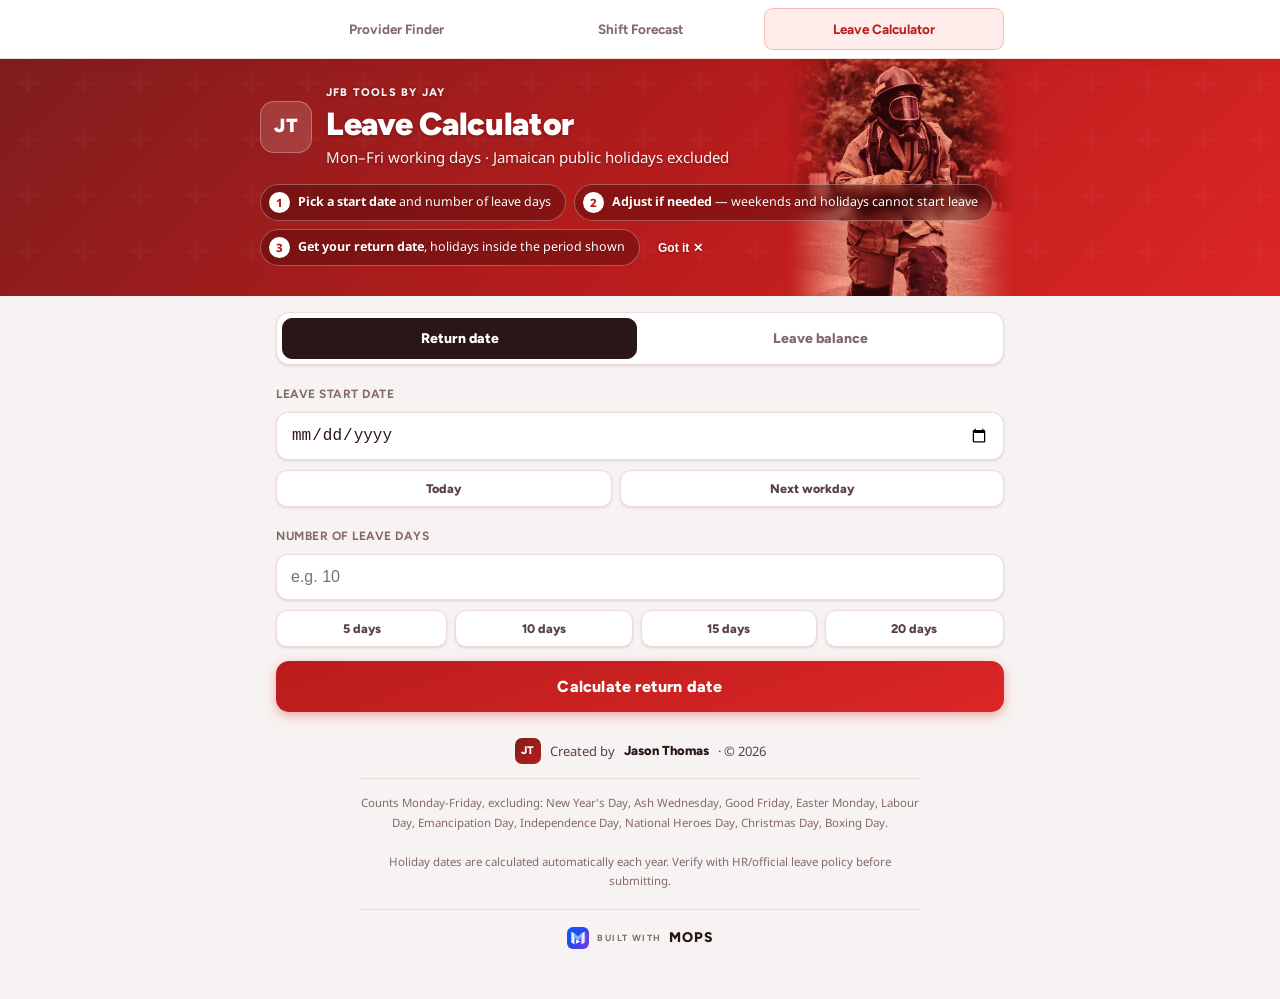
==== leave/index.html @ def58ae9 "Calm the red: neutral selected states and more legible banner text - Selected chips/tabs/buttons use" ====
<!DOCTYPE html>
<html lang="en">
<head>
<meta charset="utf-8">
<meta name="viewport" content="width=device-width, initial-scale=1">
<meta name="theme-color" content="#b91c1c">
<title>JFB Leave Calculator</title>
<link rel="manifest" href="../manifest.json">
<link rel="apple-touch-icon" href="../icon-192.png">
<link rel="icon" type="image/png" href="../icon-192.png">
<link rel="preconnect" href="https://fonts.googleapis.com">
<link rel="preconnect" href="https://fonts.gstatic.com" crossorigin>
<link href="https://fonts.googleapis.com/css2?family=Figtree:wght@500;600;700;800;900&family=Noto+Sans:wght@400;500;600;700&display=swap" rel="stylesheet">
<link rel="stylesheet" href="../theme.css">
<style>
  /* Redesign v2 — matches Provider Finder design system */
  :root{ color-scheme:light dark; --nav-max:760px;
  }
  *{box-sizing:border-box;margin:0;padding:0}
  html{-webkit-text-size-adjust:100%}
  body{background:var(--bg);color:var(--ink);font-family:var(--font-body);line-height:1.5;padding-bottom:48px}
  a:focus-visible,button:focus-visible,select:focus-visible,input:focus-visible{
    outline:3px solid var(--ring);outline-offset:2px;border-radius:8px}
  @media (prefers-reduced-motion: reduce){*{animation-duration:.01ms !important;transition-duration:.01ms !important}}
  .wrap{max-width:760px;margin:0 auto}


  .hero{position:relative;overflow:hidden;color:#fff;
    background:linear-gradient(135deg,var(--hero1) 0%,var(--hero2) 55%,var(--hero3) 100%);
    padding:26px 16px 30px}
  .hero::before{content:"";position:absolute;inset:0;opacity:.5;pointer-events:none;
    background-image:url("data:image/svg+xml,%3Csvg xmlns='http://www.w3.org/2000/svg' width='56' height='56'%3E%3Cpath d='M26 14h4v8h8v4h-8v8h-4v-8h-8v-4h8z' fill='%23ffffff' fill-opacity='0.05'/%3E%3C/svg%3E")}
  .hero::after{content:"";position:absolute;right:-120px;top:-120px;width:340px;height:340px;
    border-radius:50%;background:radial-gradient(circle,rgba(255,255,255,.14),transparent 70%);pointer-events:none}
  .hero .inner{position:relative;z-index:1}
  .brand{display:flex;align-items:center;gap:14px}
  .brand-id{display:flex;align-items:center;gap:14px;min-width:0}
  .brandmark{flex:0 0 auto;width:52px;height:52px;border-radius:14px;
    background:rgba(255,255,255,.14);border:1px solid rgba(255,255,255,.28);
    backdrop-filter:blur(4px);color:#fff;font-family:var(--font-head);font-weight:900;
    font-size:19px;letter-spacing:.5px;display:flex;align-items:center;justify-content:center}
  .titlerow{display:flex;align-items:center;gap:10px;flex-wrap:wrap}
  h1{font-family:var(--font-head);font-weight:900;letter-spacing:-.3px;
    font-size:clamp(23px,4.5vw,32px);line-height:1.15}
  .badge{font-size:11px;font-weight:800;color:#fff;border:1.5px solid rgba(255,255,255,.55);
    border-radius:6px;padding:2px 7px;letter-spacing:.8px}
  .sub{margin-top:3px;font-size:clamp(13px,1.8vw,15px);color:rgba(255,255,255,.85)}
  .sub b{color:#fff;font-weight:700}
  .app-kicker{font-family:var(--font-head);font-size:11px;font-weight:800;letter-spacing:1.2px;
    text-transform:uppercase;color:rgba(255,255,255,.72);margin-bottom:4px}

  .steps{display:flex;gap:8px;margin-top:16px;flex-wrap:wrap;align-items:center}
  .steps.hidden{display:none}
  .step{display:flex;align-items:center;gap:8px;background:rgba(255,255,255,.12);
    border:1px solid rgba(255,255,255,.22);border-radius:999px;padding:7px 14px 7px 8px;
    backdrop-filter:blur(4px)}
  .step .n{flex:0 0 auto;width:21px;height:21px;border-radius:50%;background:#fff;
    color:var(--hero2);font-size:11.5px;font-weight:800;display:flex;align-items:center;justify-content:center}
  .step .tx{font-size:12.5px;color:rgba(255,255,255,.92)}
  .step .tx b{color:#fff}
  .steps-dismiss{background:none;border:none;color:rgba(255,255,255,.75);font-size:12px;
    font-weight:700;cursor:pointer;padding:7px 10px;border-radius:999px}
  .steps-dismiss:hover{background:rgba(255,255,255,.12);color:#fff}

  main{padding:14px 16px 0}
  h2.sec{font-family:var(--font-head);font-size:12px;color:var(--muted);letter-spacing:.5px;
    text-transform:uppercase;font-weight:700;margin:20px 0 9px}
  .scope-line{font-size:12.5px;color:var(--ink2);background:var(--card2);border:1px solid var(--line);
    border-radius:12px;padding:10px 12px;margin-bottom:4px}
  .field{margin-bottom:16px}
  .field input{width:100%;font-size:16px;padding:13px 14px;background:var(--card);
    border:1.5px solid var(--line);border-radius:12px;color:var(--ink);box-shadow:var(--shadow)}
  .field input:focus{outline:none;border-color:var(--primary-text);box-shadow:0 0 0 3px rgba(var(--primary-rgb),.15)}
  .quick-row{display:flex;gap:8px;flex-wrap:wrap;margin:-6px 0 14px}
  .quick-row button{flex:1 1 auto;min-width:86px;font-family:var(--font-head);font-size:12.5px;
    font-weight:800;color:var(--ink2);background:var(--card);border:1.5px solid var(--line);
    border-radius:11px;padding:10px 9px;cursor:pointer;box-shadow:var(--shadow);transition:transform .12s,border-color .15s,color .15s}
  .quick-row button:hover{transform:translateY(-1px);border-color:var(--primary-text);color:var(--primary-text)}
  .calc-btn{width:100%;padding:16px;font-family:var(--font-head);font-size:16px;font-weight:800;
    letter-spacing:.2px;background:linear-gradient(160deg,var(--hero2),var(--hero3));color:#fff;
    border:none;border-radius:13px;cursor:pointer;box-shadow:0 4px 12px rgba(var(--primary-rgb),.35);
    transition:transform .12s ease,box-shadow .12s ease}
  .calc-btn:hover{transform:translateY(-1px);box-shadow:0 6px 16px rgba(var(--primary-rgb),.4)}
  .calc-btn:active{transform:scale(.98)}

  .nudge{background:var(--gold-soft);border:1px solid var(--gold);border-radius:14px;padding:16px;margin-top:16px}
  .nudge .why{font-size:14px;margin-bottom:12px;color:var(--ink2)}
  .nudge .why b{color:var(--gold)}
  .nudge-opts{display:flex;gap:10px}
  .nudge-opts button{flex:1;padding:12px 8px;font-family:var(--font-head);font-size:13.5px;font-weight:700;
    background:var(--card);color:var(--ink);border:1.5px solid var(--line);border-radius:11px;cursor:pointer;
    transition:transform .12s ease,border-color .15s}
  .nudge-opts button:hover{transform:translateY(-1px);border-color:var(--primary-text)}
  .nudge-opts button:active{transform:scale(.97)}
  .nudge-opts .dir{font-size:11px;color:var(--muted);display:block;font-weight:500;margin-top:3px}

  .result{position:relative;overflow:hidden;background:var(--card);border:1px solid var(--line);
    border-radius:18px;padding:24px 16px;margin-top:18px;text-align:center;box-shadow:var(--shadow-lg);
    animation:rise .35s ease both}
  @keyframes rise{from{opacity:0;transform:translateY(10px)}to{opacity:1;transform:none}}
  .result::before{content:"";position:absolute;inset:0 0 auto 0;height:4px;
    background:linear-gradient(90deg,var(--hero2),var(--hero3))}
  .result .rt{font-family:var(--font-head);font-size:12px;color:var(--muted);letter-spacing:.5px;
    text-transform:uppercase;font-weight:700}
  .result .big{font-family:var(--font-head);font-size:21px;font-weight:800;margin:4px 0 2px;color:var(--ink)}
  .result .big.return{color:var(--green)}
  .result .divider{border-top:1px solid var(--line);margin:14px 0}
  .result .meta{font-size:13px;color:var(--muted);line-height:1.7}
  .summary-grid{display:grid;grid-template-columns:repeat(3,1fr);gap:8px;margin:16px 0 2px}
  .summary-grid div{background:var(--card2);border:1px solid var(--line);border-radius:12px;padding:10px 7px}
  .summary-grid b{display:block;font-family:var(--font-head);font-size:18px;color:var(--ink);line-height:1}
  .summary-grid span{font-size:10.5px;color:var(--muted);font-weight:700;text-transform:uppercase;letter-spacing:.35px}
  .result-actions{display:flex;gap:8px;flex-wrap:wrap;margin-top:16px}
  .result-actions button{flex:1 1 130px;font-family:var(--font-head);font-size:13px;font-weight:800;
    color:var(--ink2);background:var(--card2);border:1.5px solid var(--line);
    border-radius:11px;padding:11px 10px;cursor:pointer}
  .result-actions button.secondary{color:var(--ink2);background:var(--card2);border-color:var(--line)}
  .result-actions a{flex:1 1 170px;text-decoration:none;text-align:center;font-family:var(--font-head);font-size:13px;font-weight:800;
    color:var(--ink2);background:var(--card2);border:1.5px solid var(--line);
    border-radius:11px;padding:11px 10px}
  .adjusted-note{font-size:12px;color:var(--gold);margin-top:8px;font-weight:600}
  .skipped{margin-top:14px;text-align:left}
  .skipped h3{font-family:var(--font-head);font-size:12px;color:var(--muted);text-transform:uppercase;
    letter-spacing:.4px;margin-bottom:6px;font-weight:700}
  .skipped ul{list-style:none}
  .skipped li{font-size:13px;padding:6px 0;border-top:1px solid var(--line);display:flex;
    justify-content:space-between;color:var(--ink2)}
  .skipped li:first-child{border-top:none}
  .skipped .hname{color:var(--gold);font-weight:600}
  .error{background:var(--red-soft);border:1px solid var(--red-lit);border-radius:12px;
    padding:12px 14px;margin-top:14px;font-size:14px;color:var(--ink)}
  .toast{position:fixed;left:50%;bottom:18px;z-index:60;transform:translate(-50%,12px);
    background:var(--ink);color:var(--card);font-size:13px;font-weight:800;border-radius:999px;
    padding:10px 16px;opacity:0;pointer-events:none;transition:opacity .18s,transform .18s;box-shadow:var(--shadow-lg)}
  .toast.on{opacity:1;transform:translate(-50%,0)}

  /* Mode switch + Balance mode */
  .modes{display:flex;gap:6px;background:var(--card);border:1px solid var(--line);border-radius:13px;
    padding:5px;box-shadow:var(--shadow);margin-top:2px}
  .modes button{flex:1;font-family:var(--font-head);font-size:14px;font-weight:800;color:var(--muted);
    background:transparent;border:1.5px solid transparent;border-radius:10px;padding:11px 8px;cursor:pointer;
    transition:background .15s,color .15s}
  .modes button.on{color:var(--sel-fg);background:var(--sel-bg);border-color:var(--sel-bg)}
  [hidden]{display:none !important}
  .lbl{display:block;font-size:13px;font-weight:700;color:var(--ink2);margin:0 0 6px}
  .hint{font-size:12px;color:var(--muted);margin:6px 2px 0}
  .quick-row button.on{color:var(--sel-fg);border-color:var(--sel-bg);background:var(--sel-bg)}
  .checks{display:flex;flex-direction:column;gap:10px;margin:-4px 0 16px}
  .check{display:flex;gap:10px;align-items:flex-start;background:var(--card);border:1.5px solid var(--line);
    border-radius:12px;padding:12px 14px;cursor:pointer;box-shadow:var(--shadow)}
  .check input{width:20px;height:20px;margin-top:1px;accent-color:var(--primary);flex:0 0 auto}
  .check b{display:block;font-family:var(--font-head);font-size:13.5px;color:var(--ink)}
  .check span{font-size:12px;color:var(--muted)}
  .cap{margin-top:16px;text-align:left}
  .cap .track{height:12px;border-radius:999px;background:var(--card2);border:1px solid var(--line);overflow:hidden}
  .cap .fill{height:100%;border-radius:999px;background:linear-gradient(90deg,var(--hero2),var(--hero3));transition:width .4s ease}
  .cap .fill.full{background:var(--gold)}
  .cap .ends{display:flex;justify-content:space-between;font-size:11.5px;color:var(--muted);margin-top:5px;font-weight:600}
  .big.warn{color:var(--gold)}
  .rules{margin-top:18px;background:var(--card2);border:1px solid var(--line);border-radius:14px;padding:14px 16px}
  .rules h3{font-family:var(--font-head);font-size:12px;color:var(--muted);text-transform:uppercase;letter-spacing:.4px;margin-bottom:8px}
  .rules li{font-size:12.5px;color:var(--ink2);margin:0 0 6px 16px}

  footer{padding:26px 16px 0;color:var(--muted);font-size:11.5px;text-align:center;line-height:1.7}
  footer .wrap{max-width:560px}
  footer .credit{display:flex;align-items:center;justify-content:center;gap:9px;font-size:13px;
    color:var(--ink2);margin-bottom:14px;padding-bottom:14px;border-bottom:1px solid var(--line)}
  footer .credit .cm{width:26px;height:26px;border-radius:7px;background:linear-gradient(135deg,var(--hero1),var(--hero2));
    color:#fff;font-family:var(--font-head);font-weight:800;font-size:11px;letter-spacing:.3px;
    display:inline-flex;align-items:center;justify-content:center}
  footer .credit b{font-family:var(--font-head);color:var(--ink);font-weight:800}
  footer .mops{display:flex;align-items:center;justify-content:center;gap:8px;
    margin-top:18px;padding-top:16px;border-top:1px solid var(--line)}
  footer .mops .mops-m{width:22px;height:22px;flex:0 0 auto;border-radius:6px}
  footer .mops .mops-tag{font-family:var(--font-head);font-size:9px;font-weight:700;
    letter-spacing:1.4px;color:var(--muted)}
  footer .mops .mops-wm{font-family:var(--font-head);font-size:14px;font-weight:800;
    letter-spacing:.8px;color:var(--ink)}

</style>
</head>
<body>
<nav class="nav">
  <div class="nav-inner">
    <a href="../">Provider Finder</a>
    <a href="../watch/">Shift Forecast</a>
    <a href="./" class="active">Leave Calculator</a>
  </div>
</nav>

<header class="hero">
 <div class="inner wrap">
  <div class="brand">
    <div class="brand-id">
      <div class="brandmark" aria-hidden="true">JT</div>
      <div>
        <div class="app-kicker">JFB Tools by Jay</div>
        <div class="titlerow"><h1>Leave Calculator</h1></div>
        <div class="sub">Mon–Fri working days · Jamaican public holidays excluded</div>
      </div>
    </div>
  </div>
  <div class="steps" id="steps">
    <div class="step"><span class="n">1</span><span class="tx"><b>Pick a start date</b> and number of leave days</span></div>
    <div class="step"><span class="n">2</span><span class="tx"><b>Adjust if needed</b> — weekends and holidays cannot start leave</span></div>
    <div class="step"><span class="n">3</span><span class="tx"><b>Get your return date</b>, holidays inside the period shown</span></div>
    <button class="steps-dismiss" id="stepsHide" type="button" aria-label="Hide instructions">Got it ✕</button>
  </div>
 </div>
</header>

<main class="wrap">
  <div class="modes" role="tablist" aria-label="Calculator mode">
    <button type="button" role="tab" id="tabReturn" class="on" aria-selected="true">Return date</button>
    <button type="button" role="tab" id="tabBalance" aria-selected="false">Leave balance</button>
  </div>
<div id="modeReturn">
  <h2 class="sec">Leave start date</h2>
  <div class="field"><input type="date" id="startDate" aria-label="Leave start date"></div>
  <div class="quick-row" aria-label="Quick start date options">
    <button type="button" data-start="today">Today</button>
    <button type="button" data-start="next">Next workday</button>
  </div>
  <h2 class="sec">Number of leave days</h2>
  <div class="field"><input type="number" id="numDays" min="1" max="365" inputmode="numeric" placeholder="e.g. 10" aria-label="Number of leave days"></div>
  <div class="quick-row" aria-label="Common leave day presets">
    <button type="button" data-days="5">5 days</button>
    <button type="button" data-days="10">10 days</button>
    <button type="button" data-days="15">15 days</button>
    <button type="button" data-days="20">20 days</button>
  </div>
  <button class="calc-btn" id="calcBtn" type="button">Calculate return date</button>
  <div id="nudgeBox"></div>
  <div id="resultBox"></div>
</div>

<div id="modeBalance" hidden>
  <h2 class="sec">Days earned per year</h2>
  <div class="quick-row" id="entRow" aria-label="Yearly leave entitlement">
    <button type="button" data-ent="15">15</button>
    <button type="button" data-ent="17">17</button>
    <button type="button" data-ent="21">21</button>
    <button type="button" data-ent="28">28</button>
    <button type="button" data-ent="35">35</button>
  </div>
  <div class="field"><input type="number" id="entDays" min="1" max="60" step="0.5" inputmode="decimal" placeholder="Or enter your own" aria-label="Days earned per year"></div>
  <div class="checks">
    <label class="check"><input type="checkbox" id="ebm"><div><b>Earned Beyond Maximum</b><span>May accumulate 2 extra years beyond the normal maximum (5 years total).</span></div></label>
    <label class="check" id="post2002Wrap" hidden><input type="checkbox" id="post2002"><div><b>Non-uniform staff, joined after 2002</b><span>Free sick allowance is 10 days instead of 14.</span></div></label>
  </div>

  <h2 class="sec">Leave period</h2>
  <label class="lbl" for="lastLeave">Last date leave was taken</label>
  <div class="field"><input type="date" id="lastLeave"></div>
  <label class="lbl" for="checkTo">Check leave up to this date</label>
  <div class="field" style="margin-bottom:8px"><input type="date" id="checkTo"></div>
  <div class="quick-row"><button type="button" id="checkToday">Use today</button></div>

  <h2 class="sec">Adjustments (optional)</h2>
  <label class="lbl" for="openBal">Balance from previous vacation leave</label>
  <div class="field"><input type="number" id="openBal" min="0" step="0.5" inputmode="decimal" placeholder="0"></div>
  <label class="lbl" for="sickDays">Excess sick days</label>
  <div class="field"><input type="number" id="sickDays" min="0" step="0.5" inputmode="decimal" placeholder="0">
    <div class="hint" id="sickHint">Free allowance is 14 days. Enter only the days beyond it.</div></div>
  <label class="lbl" for="takenDays">Vacation taken in this period</label>
  <div class="field"><input type="number" id="takenDays" min="0" step="0.5" inputmode="decimal" placeholder="0"></div>

  <button class="calc-btn" id="balBtn" type="button">Calculate balance</button>
  <div id="balBox"></div>

  <div class="rules">
    <h3>The rules used</h3>
    <ul>
      <li><b>Daily earning:</b> leave builds each day (yearly days ÷ 365) from the last date leave was taken. The leave year is not the calendar year.</li>
      <li><b>Sick leave:</b> only excess sick days come out of vacation earned. Free allowance is 14 days, or 10 for non-uniform staff on 15 days a year who joined after 2002.</li>
      <li><b>Limit:</b> up to 3 years of entitlement can be held. Extra days are lost.</li>
      <li><b>Earned Beyond Maximum:</b> up to 2 more years beyond the limit (5 total).</li>
    </ul>
  </div>
</div>
</main>
<div class="toast" id="toast" role="status" aria-live="polite"></div>

<footer><div class="wrap"><div class="credit"><span class="cm" aria-hidden="true">JT</span> Created by <b>Jason Thomas</b> · © 2026</div>Counts Monday-Friday, excluding: New Year's Day, Ash Wednesday, Good Friday, Easter Monday, Labour Day, Emancipation Day, Independence Day, National Heroes Day, Christmas Day, Boxing Day.<br><br>Holiday dates are calculated automatically each year. Verify with HR/official leave policy before submitting.
<div class="mops" role="img" aria-label="Built with MOPS — Media Operations System">
  <svg class="mops-m" viewBox="0 0 128 128" aria-hidden="true">
    <defs><linearGradient id="mopsGrad" x1="0" y1="0" x2="1" y2="1">
      <stop offset="0" stop-color="#0b5cff"/><stop offset=".54" stop-color="#2847e8"/><stop offset="1" stop-color="#8a35f4"/>
    </linearGradient></defs>
    <rect width="128" height="128" rx="24" fill="url(#mopsGrad)"/>
    <path d="M15 34 33 23l17 13v60L15 80Z" fill="#006cff" opacity=".42"/>
    <path d="M78 36 111 20l9 10v51L88 100 78 88Z" fill="#b640ff" opacity=".38"/>
    <path d="M25 28 44 38v64L25 90Z" fill="#eff7ff" opacity=".95"/>
    <path d="M84 38 103 28v62l-19 12Z" fill="#eff7ff" opacity=".94"/>
    <path d="M44 38 64 54l20-16v25L64 78 44 63Z" fill="#80bcff" opacity=".94"/>
    <path d="M52 73v24l27-12Z" fill="#fff" opacity=".95"/>
  </svg>
  <span class="mops-tag">BUILT WITH</span><span class="mops-wm">MOPS</span>
</div></div></footer>

<script>
function easterSunday(y){ var a=y%19,b=Math.floor(y/100),c=y%100,d=Math.floor(b/4),e=b%4,f=Math.floor((b+8)/25),g=Math.floor((b-f+1)/3),h=(19*a+b-d-g+15)%30,i=Math.floor(c/4),k=c%4,l=(32+2*e+2*i-h-k)%7,m=Math.floor((a+11*h+22*l)/451),month=Math.floor((h+l-7*m+114)/31),day=((h+l-7*m+114)%31)+1; return new Date(y,month-1,day); }
function addDays(d,n){ var x=new Date(d); x.setDate(x.getDate()+n); return x; }
function thirdMondayOct(y){ var d=new Date(y,9,1); var off=(8-d.getDay())%7; return new Date(y,9,1+off+14); }
function isoDate(d){ return d.getFullYear()+'-'+String(d.getMonth()+1).padStart(2,'0')+'-'+String(d.getDate()).padStart(2,'0'); }
var holidayCache={};
function holidaysForYear(y){ if(holidayCache[y]) return holidayCache[y]; var easter=easterSunday(y); var list=[[isoDate(new Date(y,0,1)),"New Year's Day"],[isoDate(addDays(easter,-46)),"Ash Wednesday"],[isoDate(addDays(easter,-2)),"Good Friday"],[isoDate(addDays(easter,1)),"Easter Monday"],[isoDate(new Date(y,4,23)),"Labour Day"],[isoDate(new Date(y,7,1)),"Emancipation Day"],[isoDate(new Date(y,7,6)),"Independence Day"],[isoDate(thirdMondayOct(y)),"National Heroes Day"],[isoDate(new Date(y,11,25)),"Christmas Day"],[isoDate(new Date(y,11,26)),"Boxing Day"]]; var map={}; list.forEach(function(p){map[p[0]]=p[1];}); holidayCache[y]=map; return map; }
function holidayName(d){ return holidaysForYear(d.getFullYear())[isoDate(d)] || null; }
function isWeekend(d){ var g=d.getDay(); return g===0||g===6; }
function isWorkingDay(d){ return !isWeekend(d) && !holidayName(d); }
function blockReason(d){ if(isWeekend(d)) return d.getDay()===6?'a Saturday':'a Sunday'; var h=holidayName(d); return h?h+' (public holiday)':null; }
function nearestWorkingDay(d,dir){ var x=new Date(d); while(!isWorkingDay(x)) x=addDays(x,dir); return x; }
function fmtLeave(d){ return d.toLocaleDateString('en-US',{weekday:'long',month:'long',day:'numeric',year:'numeric'}); }
var startEl=document.getElementById('startDate'), numEl=document.getElementById('numDays'), nudgeBox=document.getElementById('nudgeBox'), resultBox=document.getElementById('resultBox');
var lastResultText='';
function parseStart(){ if(!startEl.value) return null; var p=startEl.value.split('-').map(Number); return new Date(p[0],p[1]-1,p[2]); }
function showToast(msg){ var t=document.getElementById('toast'); t.textContent=msg; t.classList.add('on'); clearTimeout(showToast._t); showToast._t=setTimeout(function(){t.classList.remove('on');},1600); }
function setStart(d){ startEl.value=isoDate(d); try{localStorage.setItem('jfb-leave-start',startEl.value);}catch(e){} }
function clearResult(){ nudgeBox.innerHTML=''; resultBox.innerHTML=''; lastResultText=''; }
function validateInputs(){ var start=parseStart(); var n=parseInt(numEl.value,10); if(!start){ resultBox.innerHTML='<div class="error">Pick a start date first.</div>'; return null; } if(!n||n<1){ resultBox.innerHTML='<div class="error">Enter the number of leave days (1 or more).</div>'; return null; } if(n>365){ resultBox.innerHTML='<div class="error">Use 365 days or less for one calculation.</div>'; return null; } return {start:start,n:n}; }
function calculate(){ clearResult(); var v=validateInputs(); if(!v)return; try{localStorage.setItem('jfb-leave-days',String(v.n));localStorage.setItem('jfb-leave-start',startEl.value);}catch(e){} var reason=blockReason(v.start); if(reason){ var fwd=nearestWorkingDay(v.start,1), back=nearestWorkingDay(v.start,-1); nudgeBox.innerHTML='<div class="nudge"><div class="why">'+fmtLeave(v.start)+' is <b>'+reason+'</b> - leave cannot start on a non-working day. Move it:</div><div class="nudge-opts"><button id="nBack" type="button">Back to<span class="dir">'+fmtLeave(back)+'</span></button><button id="nFwd" type="button">Forward to<span class="dir">'+fmtLeave(fwd)+'</span></button></div></div>'; document.getElementById('nBack').onclick=function(){ runCalc(back,v.n,v.start); }; document.getElementById('nFwd').onclick=function(){ runCalc(fwd,v.n,v.start); }; return; } runCalc(v.start,v.n,null); }
document.getElementById('calcBtn').addEventListener('click',calculate);
document.querySelectorAll('[data-start]').forEach(function(b){ b.addEventListener('click',function(){ var d=new Date(); d.setHours(0,0,0,0); if(b.dataset.start==='next')d=nearestWorkingDay(d,1); setStart(d); clearResult(); }); });
document.querySelectorAll('[data-days]').forEach(function(b){ b.addEventListener('click',function(){ numEl.value=b.dataset.days; try{localStorage.setItem('jfb-leave-days',numEl.value);}catch(e){} clearResult(); }); });
startEl.addEventListener('change',function(){ try{localStorage.setItem('jfb-leave-start',startEl.value);}catch(e){} clearResult(); });
numEl.addEventListener('input',function(){ try{localStorage.setItem('jfb-leave-days',numEl.value);}catch(e){} clearResult(); });
numEl.addEventListener('keydown',function(e){ if(e.key==='Enter')calculate(); });
function runCalc(start,n,originalPicked){
  nudgeBox.innerHTML='';
  var d=new Date(start), counted=0, last=null;
  var skipped=[], weekends=0;
  while(counted<n){
    if(isWorkingDay(d)){ counted++; last=new Date(d); }
    else { if(isWeekend(d))weekends++; var h=holidayName(d); if(h) skipped.push([new Date(d),h]); }
    if(counted<n) d=addDays(d,1);
  }
  var ret=addDays(last,1), retSkipped=[];
  while(!isWorkingDay(ret)){
    if(isWeekend(ret))weekends++;
    var h2=holidayName(ret); if(h2) retSkipped.push([new Date(ret),h2]);
    ret=addDays(ret,1);
  }
  var allSkipped=skipped.concat(retSkipped);
  var skippedHtml = allSkipped.length ? '<div class="skipped"><h3>Public holidays inside this period (not counted as leave)</h3><ul>'+allSkipped.map(function(p){return '<li><span>'+fmtLeave(p[0])+'</span><span class="hname">'+p[1]+'</span></li>';}).join('')+'</ul></div>' : '';
  lastResultText='Leave begins: '+fmtLeave(start)+'\nLast day of leave: '+fmtLeave(last)+'\nReturn to work: '+fmtLeave(ret)+'\nLeave days: '+n+' working day'+(n>1?'s':'');
  resultBox.innerHTML='<div class="result">'
    +'<div class="rt">Leave begins</div><div class="big">'+fmtLeave(start)+'</div>'
    +(originalPicked?'<div class="adjusted-note">Adjusted from '+fmtLeave(originalPicked)+'</div>':'')
    +'<div class="divider"></div><div class="rt">Last day of leave (day '+n+')</div><div class="big">'+fmtLeave(last)+'</div>'
    +'<div class="divider"></div><div class="rt">Return to work</div><div class="big return">'+fmtLeave(ret)+'</div>'
    +'<div class="summary-grid"><div><b>'+n+'</b><span>Leave days</span></div><div><b>'+weekends+'</b><span>Weekend days</span></div><div><b>'+allSkipped.length+'</b><span>Holidays</span></div></div>'
    +'<div class="divider"></div><div class="meta">'+n+' working day'+(n>1?'s':'')+' of leave - Mon-Fri only - public holidays excluded</div>'
    +'<div class="result-actions"><button type="button" id="copyResult">Copy result</button><a href="../watch/?date='+isoDate(ret)+'">Check shift on return date</a><button type="button" class="secondary" id="resetCalc">Reset</button></div>'
    +skippedHtml+'</div>';
  document.getElementById('copyResult').onclick=function(){
    if(navigator.share){navigator.share({title:'JFB leave result',text:lastResultText}).catch(function(){});return;}
    if(navigator.clipboard)navigator.clipboard.writeText(lastResultText).then(function(){showToast('Leave result copied');});
  };
  document.getElementById('resetCalc').onclick=function(){
    startEl.value=''; numEl.value='';
    try{localStorage.removeItem('jfb-leave-start');localStorage.removeItem('jfb-leave-days');}catch(e){}
    clearResult();
  };
}
try{ var savedStart=localStorage.getItem('jfb-leave-start'), savedDays=localStorage.getItem('jfb-leave-days'); if(savedStart)startEl.value=savedStart; if(savedDays)numEl.value=savedDays; }catch(e){}
try{ var qp=new URLSearchParams(location.search), qs=qp.get('start'); if(qs)startEl.value=qs; }catch(e){}

/* ===== Mode switch + Leave balance ===== */
var tabReturn=document.getElementById('tabReturn'), tabBalance=document.getElementById('tabBalance');
var modeReturn=document.getElementById('modeReturn'), modeBalance=document.getElementById('modeBalance');
var subEl=document.querySelector('.sub'), stepsBox=document.getElementById('steps');
var SUB_RETURN=subEl.textContent, SUB_BAL='Daily accrual · sick leave deductions · accumulation cap';
function setMode(m){
  var bal=(m==='balance');
  modeReturn.hidden=bal; modeBalance.hidden=!bal;
  tabReturn.classList.toggle('on',!bal); tabBalance.classList.toggle('on',bal);
  tabReturn.setAttribute('aria-selected',String(!bal)); tabBalance.setAttribute('aria-selected',String(bal));
  subEl.textContent=bal?SUB_BAL:SUB_RETURN;
  stepsBox.style.display=bal?'none':'';
  try{localStorage.setItem('jfb-leave-mode',m);}catch(e){}
}
tabReturn.addEventListener('click',function(){setMode('return');});
tabBalance.addEventListener('click',function(){setMode('balance');});

var entEl=document.getElementById('entDays'), ebmEl=document.getElementById('ebm'), p02El=document.getElementById('post2002'), p02Wrap=document.getElementById('post2002Wrap');
var lastEl=document.getElementById('lastLeave'), toEl=document.getElementById('checkTo');
var openEl=document.getElementById('openBal'), sickEl=document.getElementById('sickDays'), takenEl=document.getElementById('takenDays');
var balBox=document.getElementById('balBox'), sickHint=document.getElementById('sickHint'), lastBalText='', lastBalDays=0;
var balFields=[['ent',entEl],['last',lastEl],['open',openEl],['sick',sickEl],['taken',takenEl]];

function fmt1(x){ return (Math.round(x*10)/10).toFixed(1).replace(/\.0$/,''); }
function parseDate(v){ if(!v)return null; var p=v.split('-').map(Number); return new Date(p[0],p[1]-1,p[2]); }
function sickAllowance(){ var e=parseFloat(entEl.value); return (e===15 && p02El.checked)?10:14; }
function syncEntUI(){
  var e=parseFloat(entEl.value);
  document.querySelectorAll('[data-ent]').forEach(function(b){ b.classList.toggle('on',parseFloat(b.dataset.ent)===e); });
  p02Wrap.hidden=(e!==15); if(e!==15)p02El.checked=false;
  sickHint.textContent='Free allowance is '+sickAllowance()+' days. Enter only the days beyond it.';
}
function saveBal(){ try{ var o={ebm:ebmEl.checked,p02:p02El.checked}; balFields.forEach(function(f){o[f[0]]=f[1].value;}); localStorage.setItem('jfb-leave-bal',JSON.stringify(o)); }catch(e){} }
function clearBal(){ balBox.innerHTML=''; lastBalText=''; lastBalDays=0; }
document.querySelectorAll('[data-ent]').forEach(function(b){ b.addEventListener('click',function(){ entEl.value=b.dataset.ent; syncEntUI(); saveBal(); clearBal(); }); });
[entEl,openEl,sickEl,takenEl].forEach(function(el){ el.addEventListener('input',function(){ syncEntUI(); saveBal(); clearBal(); }); });
[ebmEl,p02El,lastEl,toEl].forEach(function(el){ el.addEventListener('change',function(){ syncEntUI(); saveBal(); clearBal(); }); });
document.getElementById('checkToday').addEventListener('click',function(){ toEl.value=isoDate(new Date()); saveBal(); clearBal(); });

function balError(msg){ balBox.innerHTML='<div class="error">'+msg+'</div>'; }
function calcBalance(){
  clearBal();
  var ent=parseFloat(entEl.value), last=parseDate(lastEl.value), to=parseDate(toEl.value);
  if(!ent||ent<=0){ balError('Pick or enter the days earned per year.'); return; }
  if(!last){ balError('Enter the last date leave was taken.'); return; }
  if(!to){ to=new Date(); to.setHours(0,0,0,0); toEl.value=isoDate(to); }
  if(to<last){ balError('The check date must be on or after the last date leave was taken.'); return; }
  var days=Math.round((to-last)/86400000);
  var open=Math.max(0,parseFloat(openEl.value)||0), sick=Math.max(0,parseFloat(sickEl.value)||0), taken=Math.max(0,parseFloat(takenEl.value)||0);
  var earned=ent/365*days;
  var gross=open+earned-sick-taken;
  var years=ebmEl.checked?5:3, cap=ent*years;
  var lost=gross>cap?gross-cap:0, bal=gross>cap?cap:gross;
  var pct=Math.max(0,Math.min(100,bal/cap*100));
  var whole=Math.max(0,Math.floor(bal+1e-9));
  lastBalDays=whole;
  lastBalText='Leave balance as at '+fmtLeave(to)+': '+fmt1(bal)+' days\nEarned since '+fmtLeave(last)+': '+fmt1(earned)+' days ('+ent+' days/yr)\nMaximum: '+fmt1(cap)+' days ('+years+' yrs)';
  saveBal();
  balBox.innerHTML='<div class="result">'
    +'<div class="rt">Leave balance as at '+fmtLeave(to)+'</div>'
    +'<div class="big '+(bal<0?'warn':'return')+'">'+fmt1(bal)+' days</div>'
    +(bal<0?'<div class="adjusted-note">Balance is negative: more leave has been deducted than earned.</div>':'')
    +(lost>0?'<div class="adjusted-note">'+fmt1(lost)+' day'+(lost===1?'':'s')+' lost to the '+years+'-year limit</div>':'')
    +'<div class="cap"><div class="track"><div class="fill'+(lost>0?' full':'')+'" style="width:'+pct+'%"></div></div>'
    +'<div class="ends"><span>0</span><span>max '+fmt1(cap)+' ('+years+' yrs × '+ent+')</span></div></div>'
    +'<div class="summary-grid"><div><b>'+fmt1(earned)+'</b><span>Earned</span></div><div><b>'+fmt1(sick+taken)+'</b><span>Deducted</span></div><div><b>'+fmt1(lost)+'</b><span>Lost to cap</span></div></div>'
    +'<div class="divider"></div><div class="meta">'+days+' day'+(days===1?'':'s')+' elapsed since last leave · '+ent+' days a year ÷ 365 per day'+(open?' · includes '+fmt1(open)+' brought forward':'')+'</div>'
    +'<div class="result-actions"><button type="button" id="balCopy">Copy result</button>'
    +(whole>=1?'<button type="button" id="balPlan">Plan '+whole+' day'+(whole===1?'':'s')+' of leave</button>':'')
    +'<button type="button" class="secondary" id="balReset">Reset</button></div></div>';
  document.getElementById('balCopy').onclick=function(){
    if(navigator.share){navigator.share({title:'JFB leave balance',text:lastBalText}).catch(function(){});return;}
    if(navigator.clipboard)navigator.clipboard.writeText(lastBalText).then(function(){showToast('Leave balance copied');});
  };
  var planBtn=document.getElementById('balPlan');
  if(planBtn)planBtn.onclick=function(){
    numEl.value=String(Math.min(365,lastBalDays));
    try{localStorage.setItem('jfb-leave-days',numEl.value);}catch(e){}
    clearResult(); setMode('return'); window.scrollTo({top:0,behavior:'smooth'});
    showToast('Pick a start date to plan it');
  };
  document.getElementById('balReset').onclick=function(){
    balFields.forEach(function(f){f[1].value='';}); ebmEl.checked=false; p02El.checked=false;
    try{localStorage.removeItem('jfb-leave-bal');}catch(e){}
    syncEntUI(); clearBal();
  };
}
document.getElementById('balBtn').addEventListener('click',calcBalance);
try{ var sb=JSON.parse(localStorage.getItem('jfb-leave-bal')||'null'); if(sb){ balFields.forEach(function(f){ if(sb[f[0]]!=null)f[1].value=sb[f[0]]; }); ebmEl.checked=!!sb.ebm; p02El.checked=!!sb.p02; } }catch(e){}
syncEntUI();
try{ var qm=new URLSearchParams(location.search).get('mode')||localStorage.getItem('jfb-leave-mode'); if(qm==='balance')setMode('balance'); }catch(e){}

/* Collapsible steps */
var stepsEl=document.getElementById('steps');
try{ if(localStorage.getItem('jfb-steps-hidden-leave'))stepsEl.classList.add('hidden'); }catch(e){}
document.getElementById('stepsHide').addEventListener('click',function(){
  stepsEl.classList.add('hidden');
  try{ localStorage.setItem('jfb-steps-hidden-leave','1'); }catch(e){}
});

if('serviceWorker' in navigator && location.protocol.startsWith('http')){
  addEventListener('load',function(){ navigator.serviceWorker.register('../sw.js').catch(function(){}); });
}
</script>
</body>
</html>
---- theme.css ----
/* JFB Tools: shared theme.
   One place for the colours, fonts, shadows and navigation used by
   Provider Finder, Shift Forecast and Leave Calculator.
   Change the look of the whole site here. */

:root{ color-scheme:light dark;
  /* Surfaces & text (warm neutrals) */
  --bg:#f7f3f2; --card:#ffffff; --card2:#fbf3f2;
  --ink:#2a1517; --ink2:#5b4143; --muted:#85696b; --line:#ecdcda;

  /* Brand: red */
  --primary:#dc2626; --primary-dark:#b91c1c; --primary-text:#b91c1c; --primary-soft:#fdecea;
  --primary-rgb:220,38,38;
  --ring:#dc2626;
  --hero1:#7f1d1d; --hero2:#b91c1c; --hero3:#dc2626;

  /* Selected state: neutral, so red stays for the brand and primary actions */
  --sel-bg:var(--ink); --sel-fg:var(--card);

  /* Semantic colours (shared by every page) */
  --green:#059669; --green-dark:#047857;
  --red:#c0392b; --red-lit:#e0503f; --red-soft:#fdecea;
  --gold:#b45309; --gold-soft:#fdf3e4;

  /* Type */
  --font-head:'Figtree',-apple-system,BlinkMacSystemFont,"Segoe UI",Roboto,sans-serif;
  --font-body:'Noto Sans',-apple-system,BlinkMacSystemFont,"Segoe UI",Roboto,sans-serif;

  /* Elevation */
  --shadow-rgb:90,25,25;
  --shadow:0 1px 3px rgba(var(--shadow-rgb),.10),0 1px 2px rgba(var(--shadow-rgb),.05);
  --shadow-lg:0 10px 30px -10px rgba(var(--shadow-rgb),.25),0 4px 10px -4px rgba(var(--shadow-rgb),.12);

  /* Scales (use these for new work) */
  --r-sm:8px; --r-md:12px; --r-lg:16px; --r-pill:999px;
  --sp-1:4px; --sp-2:8px; --sp-3:12px; --sp-4:16px; --sp-5:24px; --sp-6:32px;

  /* Page width for the nav bar (pages can override) */
  --nav-max:1080px;
}

@media (prefers-color-scheme: dark){
  :root{
    --bg:#140e0f; --card:#1d1517; --card2:#241a1c;
    --ink:#f4e9e8; --ink2:#d3bfbe; --muted:#a58d8e; --line:#35272a;
    --primary:#ef4444; --primary-dark:#dc2626; --primary-text:#ff8a7a; --primary-soft:rgba(239,68,68,.16);
    --primary-rgb:239,68,68; --ring:#ef4444;
    --hero1:#450a0a; --hero2:#991b1b; --hero3:#dc2626;
    --green:#10b981; --green-dark:#059669;
    --red:#ff6b5b; --red-lit:#ff8577; --red-soft:rgba(255,107,91,.16);
    --gold:#fbbf24; --gold-soft:rgba(251,191,36,.12);
    --shadow-rgb:0,0,0;
    --shadow-lg:0 10px 30px -10px rgba(0,0,0,.5),0 4px 10px -4px rgba(0,0,0,.4);
  }
  .nav{box-shadow:0 2px 10px rgba(0,0,0,.35)}
}

/* Navigation bar (identical on every page) */
.nav{position:sticky;top:0;z-index:40;background:var(--card);
  border-bottom:1px solid var(--line);box-shadow:0 2px 10px rgba(var(--shadow-rgb),.06)}
.nav-inner{max-width:var(--nav-max);margin:0 auto;display:flex;gap:4px;padding:8px 16px}
.nav a{flex:1;text-align:center;text-decoration:none;font-size:13.5px;font-weight:700;
  font-family:var(--font-head);color:var(--muted);padding:10px 8px;border-radius:9px;
  border:1.5px solid transparent;transition:background .15s,color .15s}
.nav a.active{color:var(--primary-text);background:var(--primary-soft);border-color:rgba(var(--primary-rgb),.25)}
.nav a:not(.active):hover{background:var(--card2);color:var(--ink)}
@media (max-width:480px){
  .nav a{font-size:11.5px;padding:9px 2px;white-space:nowrap}
}

/* Header photo: firefighter blended into the red banner.
   The image itself is colour-graded red and feathered at the sides, so it
   melts into the gradient. It stays inside the content width. */
header.hero::after{
  content:"";position:absolute;top:0;bottom:0;left:auto;height:auto;border-radius:0;
  right:max(0px,calc((100% - var(--nav-max)) / 2));
  width:min(100%,520px);
  background:url("hero-firefighter.webp") right bottom / auto 112% no-repeat;
  opacity:.95;pointer-events:none;
}
@media (max-width:600px){ header.hero::after{opacity:.75;background-size:auto 64%} }
@media (prefers-color-scheme: dark){ header.hero::after{filter:brightness(.85)} }

/* Header text legibility on the red banner */
header.hero .app-kicker,header.hero .kicker{color:rgba(255,255,255,.94);text-shadow:0 1px 2px rgba(50,0,0,.45)}
header.hero .sub{color:rgba(255,255,255,.96);text-shadow:0 1px 2px rgba(50,0,0,.45)}
header.hero h1{text-shadow:0 1px 3px rgba(50,0,0,.35)}
header.hero .step{background:rgba(50,5,5,.34);border-color:rgba(255,255,255,.3)}
header.hero .step .tx{color:#fff;text-shadow:0 1px 1px rgba(50,0,0,.4)}
header.hero .steps-dismiss{color:#fff;text-shadow:0 1px 2px rgba(50,0,0,.5)}
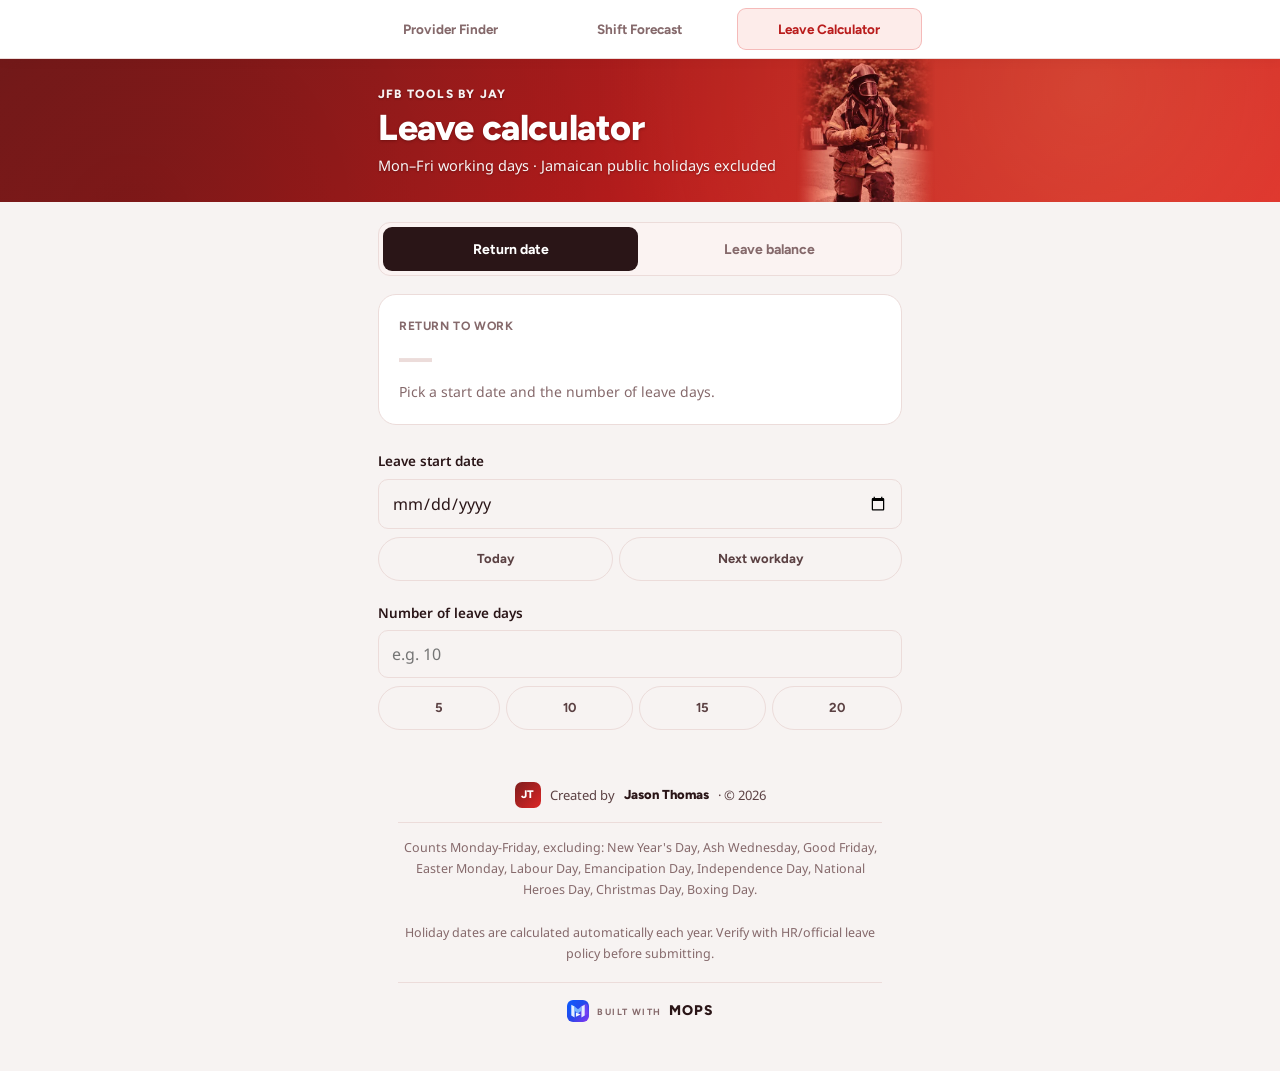
==== commit e3f5d398: "Usability fixes: WhatsApp on mobiles only, new main leave page, bigger targets - Finder: WhatsApp bu" ====
--- a/leave/index.html
+++ b/leave/index.html
@@ -8,276 +8,220 @@
 <link rel="manifest" href="../manifest.json">
 <link rel="apple-touch-icon" href="../icon-192.png">
 <link rel="icon" type="image/png" href="../icon-192.png">
+<link rel="stylesheet" href="../theme.css">
 <link rel="preconnect" href="https://fonts.googleapis.com">
 <link rel="preconnect" href="https://fonts.gstatic.com" crossorigin>
-<link href="https://fonts.googleapis.com/css2?family=Figtree:wght@500;600;700;800;900&family=Noto+Sans:wght@400;500;600;700&display=swap" rel="stylesheet">
-<link rel="stylesheet" href="../theme.css">
+<link href="https://fonts.googleapis.com/css2?family=Figtree:wght@500;600;700;800&family=Noto+Sans:wght@400;500;600;700&display=swap" rel="stylesheet">
 <style>
-  /* Redesign v2 — matches Provider Finder design system */
-  :root{ color-scheme:light dark; --nav-max:760px;
+  /* Clean preview: one column, result first, live updates */
+  /* Page aliases onto the shared theme (theme.css) */
+  :root{ --nav-max:596px;
+    --surface:var(--card2); --accent:var(--primary-dark); --accent-2:var(--primary); --accent-soft:var(--primary-soft);
+    --grad:linear-gradient(135deg,var(--hero1) 0%,var(--hero2) 55%,var(--hero3) 100%);
   }
   *{box-sizing:border-box;margin:0;padding:0}
   html{-webkit-text-size-adjust:100%}
   body{background:var(--bg);color:var(--ink);font-family:var(--font-body);line-height:1.5;padding-bottom:48px}
-  a:focus-visible,button:focus-visible,select:focus-visible,input:focus-visible{
-    outline:3px solid var(--ring);outline-offset:2px;border-radius:8px}
+  [hidden]{display:none !important}
+  a:focus-visible,button:focus-visible,input:focus-visible,summary:focus-visible{outline:3px solid var(--accent-2);outline-offset:2px;border-radius:8px}
   @media (prefers-reduced-motion: reduce){*{animation-duration:.01ms !important;transition-duration:.01ms !important}}
-  .wrap{max-width:760px;margin:0 auto}
-
-
-  .hero{position:relative;overflow:hidden;color:#fff;
-    background:linear-gradient(135deg,var(--hero1) 0%,var(--hero2) 55%,var(--hero3) 100%);
-    padding:26px 16px 30px}
-  .hero::before{content:"";position:absolute;inset:0;opacity:.5;pointer-events:none;
-    background-image:url("data:image/svg+xml,%3Csvg xmlns='http://www.w3.org/2000/svg' width='56' height='56'%3E%3Cpath d='M26 14h4v8h8v4h-8v8h-4v-8h-8v-4h8z' fill='%23ffffff' fill-opacity='0.05'/%3E%3C/svg%3E")}
-  .hero::after{content:"";position:absolute;right:-120px;top:-120px;width:340px;height:340px;
-    border-radius:50%;background:radial-gradient(circle,rgba(255,255,255,.14),transparent 70%);pointer-events:none}
-  .hero .inner{position:relative;z-index:1}
-  .brand{display:flex;align-items:center;gap:14px}
-  .brand-id{display:flex;align-items:center;gap:14px;min-width:0}
-  .brandmark{flex:0 0 auto;width:52px;height:52px;border-radius:14px;
-    background:rgba(255,255,255,.14);border:1px solid rgba(255,255,255,.28);
-    backdrop-filter:blur(4px);color:#fff;font-family:var(--font-head);font-weight:900;
-    font-size:19px;letter-spacing:.5px;display:flex;align-items:center;justify-content:center}
-  .titlerow{display:flex;align-items:center;gap:10px;flex-wrap:wrap}
-  h1{font-family:var(--font-head);font-weight:900;letter-spacing:-.3px;
-    font-size:clamp(23px,4.5vw,32px);line-height:1.15}
-  .badge{font-size:11px;font-weight:800;color:#fff;border:1.5px solid rgba(255,255,255,.55);
-    border-radius:6px;padding:2px 7px;letter-spacing:.8px}
-  .sub{margin-top:3px;font-size:clamp(13px,1.8vw,15px);color:rgba(255,255,255,.85)}
-  .sub b{color:#fff;font-weight:700}
-  .app-kicker{font-family:var(--font-head);font-size:11px;font-weight:800;letter-spacing:1.2px;
-    text-transform:uppercase;color:rgba(255,255,255,.72);margin-bottom:4px}
-
-  .steps{display:flex;gap:8px;margin-top:16px;flex-wrap:wrap;align-items:center}
-  .steps.hidden{display:none}
-  .step{display:flex;align-items:center;gap:8px;background:rgba(255,255,255,.12);
-    border:1px solid rgba(255,255,255,.22);border-radius:999px;padding:7px 14px 7px 8px;
-    backdrop-filter:blur(4px)}
-  .step .n{flex:0 0 auto;width:21px;height:21px;border-radius:50%;background:#fff;
-    color:var(--hero2);font-size:11.5px;font-weight:800;display:flex;align-items:center;justify-content:center}
-  .step .tx{font-size:12.5px;color:rgba(255,255,255,.92)}
-  .step .tx b{color:#fff}
-  .steps-dismiss{background:none;border:none;color:rgba(255,255,255,.75);font-size:12px;
-    font-weight:700;cursor:pointer;padding:7px 10px;border-radius:999px}
-  .steps-dismiss:hover{background:rgba(255,255,255,.12);color:#fff}
-
-  main{padding:14px 16px 0}
-  h2.sec{font-family:var(--font-head);font-size:12px;color:var(--muted);letter-spacing:.5px;
-    text-transform:uppercase;font-weight:700;margin:20px 0 9px}
-  .scope-line{font-size:12.5px;color:var(--ink2);background:var(--card2);border:1px solid var(--line);
-    border-radius:12px;padding:10px 12px;margin-bottom:4px}
-  .field{margin-bottom:16px}
-  .field input{width:100%;font-size:16px;padding:13px 14px;background:var(--card);
-    border:1.5px solid var(--line);border-radius:12px;color:var(--ink);box-shadow:var(--shadow)}
-  .field input:focus{outline:none;border-color:var(--primary-text);box-shadow:0 0 0 3px rgba(var(--primary-rgb),.15)}
-  .quick-row{display:flex;gap:8px;flex-wrap:wrap;margin:-6px 0 14px}
-  .quick-row button{flex:1 1 auto;min-width:86px;font-family:var(--font-head);font-size:12.5px;
-    font-weight:800;color:var(--ink2);background:var(--card);border:1.5px solid var(--line);
-    border-radius:11px;padding:10px 9px;cursor:pointer;box-shadow:var(--shadow);transition:transform .12s,border-color .15s,color .15s}
-  .quick-row button:hover{transform:translateY(-1px);border-color:var(--primary-text);color:var(--primary-text)}
-  .calc-btn{width:100%;padding:16px;font-family:var(--font-head);font-size:16px;font-weight:800;
-    letter-spacing:.2px;background:linear-gradient(160deg,var(--hero2),var(--hero3));color:#fff;
-    border:none;border-radius:13px;cursor:pointer;box-shadow:0 4px 12px rgba(var(--primary-rgb),.35);
-    transition:transform .12s ease,box-shadow .12s ease}
-  .calc-btn:hover{transform:translateY(-1px);box-shadow:0 6px 16px rgba(var(--primary-rgb),.4)}
-  .calc-btn:active{transform:scale(.98)}
-
-  .nudge{background:var(--gold-soft);border:1px solid var(--gold);border-radius:14px;padding:16px;margin-top:16px}
-  .nudge .why{font-size:14px;margin-bottom:12px;color:var(--ink2)}
-  .nudge .why b{color:var(--gold)}
-  .nudge-opts{display:flex;gap:10px}
-  .nudge-opts button{flex:1;padding:12px 8px;font-family:var(--font-head);font-size:13.5px;font-weight:700;
-    background:var(--card);color:var(--ink);border:1.5px solid var(--line);border-radius:11px;cursor:pointer;
-    transition:transform .12s ease,border-color .15s}
-  .nudge-opts button:hover{transform:translateY(-1px);border-color:var(--primary-text)}
-  .nudge-opts button:active{transform:scale(.97)}
-  .nudge-opts .dir{font-size:11px;color:var(--muted);display:block;font-weight:500;margin-top:3px}
-
-  .result{position:relative;overflow:hidden;background:var(--card);border:1px solid var(--line);
-    border-radius:18px;padding:24px 16px;margin-top:18px;text-align:center;box-shadow:var(--shadow-lg);
-    animation:rise .35s ease both}
-  @keyframes rise{from{opacity:0;transform:translateY(10px)}to{opacity:1;transform:none}}
-  .result::before{content:"";position:absolute;inset:0 0 auto 0;height:4px;
-    background:linear-gradient(90deg,var(--hero2),var(--hero3))}
-  .result .rt{font-family:var(--font-head);font-size:12px;color:var(--muted);letter-spacing:.5px;
-    text-transform:uppercase;font-weight:700}
-  .result .big{font-family:var(--font-head);font-size:21px;font-weight:800;margin:4px 0 2px;color:var(--ink)}
-  .result .big.return{color:var(--green)}
-  .result .divider{border-top:1px solid var(--line);margin:14px 0}
-  .result .meta{font-size:13px;color:var(--muted);line-height:1.7}
-  .summary-grid{display:grid;grid-template-columns:repeat(3,1fr);gap:8px;margin:16px 0 2px}
-  .summary-grid div{background:var(--card2);border:1px solid var(--line);border-radius:12px;padding:10px 7px}
-  .summary-grid b{display:block;font-family:var(--font-head);font-size:18px;color:var(--ink);line-height:1}
-  .summary-grid span{font-size:10.5px;color:var(--muted);font-weight:700;text-transform:uppercase;letter-spacing:.35px}
-  .result-actions{display:flex;gap:8px;flex-wrap:wrap;margin-top:16px}
-  .result-actions button{flex:1 1 130px;font-family:var(--font-head);font-size:13px;font-weight:800;
-    color:var(--ink2);background:var(--card2);border:1.5px solid var(--line);
-    border-radius:11px;padding:11px 10px;cursor:pointer}
-  .result-actions button.secondary{color:var(--ink2);background:var(--card2);border-color:var(--line)}
-  .result-actions a{flex:1 1 170px;text-decoration:none;text-align:center;font-family:var(--font-head);font-size:13px;font-weight:800;
-    color:var(--ink2);background:var(--card2);border:1.5px solid var(--line);
-    border-radius:11px;padding:11px 10px}
-  .adjusted-note{font-size:12px;color:var(--gold);margin-top:8px;font-weight:600}
-  .skipped{margin-top:14px;text-align:left}
-  .skipped h3{font-family:var(--font-head);font-size:12px;color:var(--muted);text-transform:uppercase;
-    letter-spacing:.4px;margin-bottom:6px;font-weight:700}
-  .skipped ul{list-style:none}
-  .skipped li{font-size:13px;padding:6px 0;border-top:1px solid var(--line);display:flex;
-    justify-content:space-between;color:var(--ink2)}
-  .skipped li:first-child{border-top:none}
-  .skipped .hname{color:var(--gold);font-weight:600}
-  .error{background:var(--red-soft);border:1px solid var(--red-lit);border-radius:12px;
-    padding:12px 14px;margin-top:14px;font-size:14px;color:var(--ink)}
-  .toast{position:fixed;left:50%;bottom:18px;z-index:60;transform:translate(-50%,12px);
-    background:var(--ink);color:var(--card);font-size:13px;font-weight:800;border-radius:999px;
-    padding:10px 16px;opacity:0;pointer-events:none;transition:opacity .18s,transform .18s;box-shadow:var(--shadow-lg)}
+  .wrap{max-width:560px;margin:0 auto;padding:0 18px}
+
+  .hero{background:var(--grad);color:#fff;position:relative;overflow:hidden}
+  .hero::before{content:"";position:absolute;inset:0;pointer-events:none;opacity:.6;
+    background:radial-gradient(circle at 85% 20%,rgba(255,200,120,.35),transparent 45%),radial-gradient(circle at 10% 110%,rgba(0,0,0,.25),transparent 50%)}
+  .hero .wrap{position:relative;z-index:1;padding-top:26px;padding-bottom:26px;min-height:132px}
+  .kicker{font-family:var(--font-head);font-size:12px;font-weight:800;letter-spacing:1.2px;text-transform:uppercase}
+  h1{font-family:var(--font-head);font-weight:800;letter-spacing:-.4px;font-size:clamp(28px,6vw,36px);line-height:1.15;margin:4px 0 6px}
+  .sub{font-size:14.5px}
+  main.wrap{padding-top:0}
+
+  .modes{display:flex;gap:4px;margin:20px 0 18px;background:var(--surface);border:1px solid var(--line);border-radius:12px;padding:4px}
+  .modes button{flex:1;font-family:var(--font-head);font-size:14px;font-weight:700;color:var(--muted);background:transparent;
+    border:none;border-radius:9px;padding:10px 8px;cursor:pointer}
+  .modes button.on{background:var(--sel-bg);color:var(--sel-fg)}
+
+  /* Result card (always on top) */
+  .res{background:var(--card);border:1px solid var(--line);border-radius:18px;padding:22px 20px;margin-bottom:26px}
+  .res-k{font-family:var(--font-head);font-size:12px;font-weight:700;letter-spacing:.6px;text-transform:uppercase;color:var(--muted)}
+  .res-big{font-family:var(--font-head);font-weight:800;font-size:clamp(24px,6vw,30px);line-height:1.2;margin:6px 0 4px;letter-spacing:-.3px}
+  .res-big.ok{color:var(--green)}
+  .res-big.idle{color:var(--line)}
+  .res-big.warn{color:var(--gold)}
+  .res-line{font-size:14px;color:var(--ink2)}
+  .res-line b{color:var(--ink);font-weight:600}
+  .res-note{font-size:12.5px;color:var(--gold);font-weight:600;margin-top:8px}
+  .res-hint{font-size:14px;color:var(--muted);margin-top:2px}
+  .chips{display:flex;gap:8px;flex-wrap:wrap;margin-top:16px}
+  .chips span{font-size:12.5px;color:var(--ink2);background:var(--bg);border:1px solid var(--line);border-radius:999px;padding:5px 12px}
+  .chips b{color:var(--ink);font-family:var(--font-head)}
+  .acts{display:flex;gap:8px;flex-wrap:wrap;margin-top:18px}
+  .acts button,.acts a{font-family:var(--font-head);font-size:13px;font-weight:700;text-decoration:none;text-align:center;
+    color:var(--ink2);background:var(--card2);border:1px solid var(--line);border-radius:10px;padding:10px 14px;cursor:pointer}
+  .acts .plain{color:var(--ink2);background:transparent;border-color:var(--line)}
+  details.hol{margin-top:14px;border-top:1px solid var(--line);padding-top:10px}
+  details.hol summary{font-size:13px;font-weight:600;color:var(--ink2);cursor:pointer}
+  details.hol ul{list-style:none;margin-top:6px}
+  details.hol li{display:flex;justify-content:space-between;gap:10px;font-size:13px;padding:6px 0;border-top:1px solid var(--line);color:var(--ink2)}
+  details.hol li:first-child{border-top:none}
+  details.hol .hn{color:var(--gold);font-weight:600;text-align:right}
+
+  .bar{margin-top:16px}
+  .bar .track{height:8px;border-radius:999px;background:var(--line);overflow:hidden}
+  .bar .fill{height:100%;border-radius:999px;background:var(--grad);transition:width .35s ease}
+  .bar .fill.full{background:var(--gold)}
+  .bar .ends{display:flex;justify-content:space-between;font-size:12.5px;color:var(--muted);margin-top:6px}
+
+  /* Form */
+  .group{margin-bottom:22px}
+  label.lbl,.lbl{display:block;font-size:13.5px;font-weight:600;color:var(--ink);margin-bottom:7px}
+  .hint{font-size:12.5px;color:var(--muted);margin-top:6px}
+  input[type=date],input[type=number]{width:100%;font-family:var(--font-body);font-size:16px;color:var(--ink);background:var(--bg);
+    border:1px solid var(--line);border-radius:10px;padding:12px 13px;appearance:none;-webkit-appearance:none;min-height:48px}
+  input[type=date]:focus,input[type=number]:focus{outline:none;border-color:var(--accent-2);box-shadow:0 0 0 3px rgba(var(--primary-rgb),.18)}
+  .seg{display:flex;gap:6px;flex-wrap:wrap;margin-top:8px}
+  .seg button{flex:1 1 auto;min-width:56px;font-family:var(--font-head);font-size:13px;font-weight:700;color:var(--ink2);
+    background:var(--bg);border:1px solid var(--line);border-radius:999px;padding:8px 12px;cursor:pointer}
+  .seg button:hover{border-color:var(--accent-2);color:var(--accent)}
+  .seg button.on{background:var(--sel-bg);border-color:var(--sel-bg);color:var(--sel-fg)}
+  .nudge{margin-top:10px;background:var(--gold-soft);border:1px solid var(--gold);border-radius:12px;padding:12px 14px;font-size:13.5px;color:var(--ink2)}
+  .nudge b{color:var(--gold)}
+  .nudge .seg{margin-top:10px}
+  .nudge .seg button{border-radius:10px;text-align:left;font-size:12.5px;line-height:1.35}
+  .nudge .seg button span{display:block;font-weight:500;color:var(--muted);font-size:12.5px}
+  .row{display:flex;align-items:center;justify-content:space-between;gap:14px;padding:14px 0;border-top:1px solid var(--line)}
+  .row:last-of-type{border-bottom:1px solid var(--line)}
+  .row b{font-family:var(--font-head);font-size:14px;display:block}
+  .row span{font-size:12.5px;color:var(--muted)}
+  input.sw{appearance:none;-webkit-appearance:none;flex:0 0 auto;width:46px;height:28px;border-radius:999px;background:var(--line);
+    position:relative;cursor:pointer;transition:background .15s}
+  input.sw::after{content:"";position:absolute;top:3px;left:3px;width:22px;height:22px;border-radius:50%;background:#fff;
+    box-shadow:0 1px 3px rgba(0,0,0,.3);transition:transform .15s}
+  input.sw:checked{background:var(--grad)}
+  input.sw:checked::after{transform:translateX(18px)}
+  .two{display:grid;grid-template-columns:1fr 1fr;gap:12px}
+  @media (max-width:420px){.two{grid-template-columns:1fr}}
+  .link{background:none;border:none;color:var(--accent);font-family:var(--font-head);font-weight:700;font-size:13px;cursor:pointer;padding:6px 0;margin-top:4px}
+  .error{background:var(--red-soft);border:1px solid var(--red);border-radius:12px;padding:10px 14px;font-size:13.5px;color:var(--ink);margin-top:10px}
+
+  details.rules{border-top:1px solid var(--line);padding-top:14px;margin-top:8px}
+  details.rules summary{font-family:var(--font-head);font-size:14px;font-weight:700;cursor:pointer;color:var(--ink)}
+  details.rules ul{margin:10px 0 0 18px}
+  details.rules li{font-size:13.5px;color:var(--ink2);margin-bottom:7px}
+
+  .toast{position:fixed;left:50%;bottom:18px;z-index:60;transform:translate(-50%,12px);background:var(--ink);color:var(--bg);
+    font-size:13px;font-weight:700;border-radius:999px;padding:10px 16px;opacity:0;pointer-events:none;transition:opacity .18s,transform .18s}
   .toast.on{opacity:1;transform:translate(-50%,0)}
 
-  /* Mode switch + Balance mode */
-  .modes{display:flex;gap:6px;background:var(--card);border:1px solid var(--line);border-radius:13px;
-    padding:5px;box-shadow:var(--shadow);margin-top:2px}
-  .modes button{flex:1;font-family:var(--font-head);font-size:14px;font-weight:800;color:var(--muted);
-    background:transparent;border:1.5px solid transparent;border-radius:10px;padding:11px 8px;cursor:pointer;
-    transition:background .15s,color .15s}
-  .modes button.on{color:var(--sel-fg);background:var(--sel-bg);border-color:var(--sel-bg)}
-  [hidden]{display:none !important}
-  .lbl{display:block;font-size:13px;font-weight:700;color:var(--ink2);margin:0 0 6px}
-  .hint{font-size:12px;color:var(--muted);margin:6px 2px 0}
-  .quick-row button.on{color:var(--sel-fg);border-color:var(--sel-bg);background:var(--sel-bg)}
-  .checks{display:flex;flex-direction:column;gap:10px;margin:-4px 0 16px}
-  .check{display:flex;gap:10px;align-items:flex-start;background:var(--card);border:1.5px solid var(--line);
-    border-radius:12px;padding:12px 14px;cursor:pointer;box-shadow:var(--shadow)}
-  .check input{width:20px;height:20px;margin-top:1px;accent-color:var(--primary);flex:0 0 auto}
-  .check b{display:block;font-family:var(--font-head);font-size:13.5px;color:var(--ink)}
-  .check span{font-size:12px;color:var(--muted)}
-  .cap{margin-top:16px;text-align:left}
-  .cap .track{height:12px;border-radius:999px;background:var(--card2);border:1px solid var(--line);overflow:hidden}
-  .cap .fill{height:100%;border-radius:999px;background:linear-gradient(90deg,var(--hero2),var(--hero3));transition:width .4s ease}
-  .cap .fill.full{background:var(--gold)}
-  .cap .ends{display:flex;justify-content:space-between;font-size:11.5px;color:var(--muted);margin-top:5px;font-weight:600}
-  .big.warn{color:var(--gold)}
-  .rules{margin-top:18px;background:var(--card2);border:1px solid var(--line);border-radius:14px;padding:14px 16px}
-  .rules h3{font-family:var(--font-head);font-size:12px;color:var(--muted);text-transform:uppercase;letter-spacing:.4px;margin-bottom:8px}
-  .rules li{font-size:12.5px;color:var(--ink2);margin:0 0 6px 16px}
-
-  footer{padding:26px 16px 0;color:var(--muted);font-size:11.5px;text-align:center;line-height:1.7}
-  footer .wrap{max-width:560px}
-  footer .credit{display:flex;align-items:center;justify-content:center;gap:9px;font-size:13px;
-    color:var(--ink2);margin-bottom:14px;padding-bottom:14px;border-bottom:1px solid var(--line)}
-  footer .credit .cm{width:26px;height:26px;border-radius:7px;background:linear-gradient(135deg,var(--hero1),var(--hero2));
-    color:#fff;font-family:var(--font-head);font-weight:800;font-size:11px;letter-spacing:.3px;
-    display:inline-flex;align-items:center;justify-content:center}
+  footer{padding:30px 18px 0;color:var(--muted);font-size:12.5px;text-align:center;line-height:1.7}
+  footer .wrap{max-width:520px}
+  footer .credit{display:flex;align-items:center;justify-content:center;gap:9px;font-size:13px;color:var(--ink2);margin-bottom:14px;padding-bottom:14px;border-bottom:1px solid var(--line)}
+  footer .credit .cm{width:26px;height:26px;border-radius:7px;background:linear-gradient(135deg,#7f1d1d,#dc2626);color:#fff;
+    font-family:var(--font-head);font-weight:800;font-size:11px;display:inline-flex;align-items:center;justify-content:center}
   footer .credit b{font-family:var(--font-head);color:var(--ink);font-weight:800}
-  footer .mops{display:flex;align-items:center;justify-content:center;gap:8px;
-    margin-top:18px;padding-top:16px;border-top:1px solid var(--line)}
+  footer .mops{display:flex;align-items:center;justify-content:center;gap:8px;margin-top:18px;padding-top:16px;border-top:1px solid var(--line)}
   footer .mops .mops-m{width:22px;height:22px;flex:0 0 auto;border-radius:6px}
-  footer .mops .mops-tag{font-family:var(--font-head);font-size:9px;font-weight:700;
-    letter-spacing:1.4px;color:var(--muted)}
-  footer .mops .mops-wm{font-family:var(--font-head);font-size:14px;font-weight:800;
-    letter-spacing:.8px;color:var(--ink)}
-
+  footer .mops .mops-tag{font-family:var(--font-head);font-size:9px;font-weight:700;letter-spacing:1.4px;color:var(--muted)}
+  footer .mops .mops-wm{font-family:var(--font-head);font-size:14px;font-weight:800;letter-spacing:.8px;color:var(--ink)}
 </style>
 </head>
 <body>
-<nav class="nav">
-  <div class="nav-inner">
-    <a href="../">Provider Finder</a>
-    <a href="../watch/">Shift Forecast</a>
-    <a href="./" class="active">Leave Calculator</a>
+<nav class="nav"><div class="nav-inner">
+  <a href="../">Provider Finder</a>
+  <a href="../watch/">Shift Forecast</a>
+  <a href="./" class="active">Leave Calculator</a>
+</div></nav>
+
+<header class="hero">
+  <div class="wrap">
+    <div class="txt">
+      <div class="kicker">JFB Tools by Jay</div>
+      <h1>Leave calculator</h1>
+      <div class="sub" id="sub">Mon–Fri working days · Jamaican public holidays excluded</div>
+    </div>
   </div>
-</nav>
-
-<header class="hero">
- <div class="inner wrap">
-  <div class="brand">
-    <div class="brand-id">
-      <div class="brandmark" aria-hidden="true">JT</div>
-      <div>
-        <div class="app-kicker">JFB Tools by Jay</div>
-        <div class="titlerow"><h1>Leave Calculator</h1></div>
-        <div class="sub">Mon–Fri working days · Jamaican public holidays excluded</div>
-      </div>
-    </div>
-  </div>
-  <div class="steps" id="steps">
-    <div class="step"><span class="n">1</span><span class="tx"><b>Pick a start date</b> and number of leave days</span></div>
-    <div class="step"><span class="n">2</span><span class="tx"><b>Adjust if needed</b> — weekends and holidays cannot start leave</span></div>
-    <div class="step"><span class="n">3</span><span class="tx"><b>Get your return date</b>, holidays inside the period shown</span></div>
-    <button class="steps-dismiss" id="stepsHide" type="button" aria-label="Hide instructions">Got it ✕</button>
-  </div>
- </div>
 </header>
 
 <main class="wrap">
+
   <div class="modes" role="tablist" aria-label="Calculator mode">
     <button type="button" role="tab" id="tabReturn" class="on" aria-selected="true">Return date</button>
     <button type="button" role="tab" id="tabBalance" aria-selected="false">Leave balance</button>
   </div>
-<div id="modeReturn">
-  <h2 class="sec">Leave start date</h2>
-  <div class="field"><input type="date" id="startDate" aria-label="Leave start date"></div>
-  <div class="quick-row" aria-label="Quick start date options">
-    <button type="button" data-start="today">Today</button>
-    <button type="button" data-start="next">Next workday</button>
-  </div>
-  <h2 class="sec">Number of leave days</h2>
-  <div class="field"><input type="number" id="numDays" min="1" max="365" inputmode="numeric" placeholder="e.g. 10" aria-label="Number of leave days"></div>
-  <div class="quick-row" aria-label="Common leave day presets">
-    <button type="button" data-days="5">5 days</button>
-    <button type="button" data-days="10">10 days</button>
-    <button type="button" data-days="15">15 days</button>
-    <button type="button" data-days="20">20 days</button>
-  </div>
-  <button class="calc-btn" id="calcBtn" type="button">Calculate return date</button>
-  <div id="nudgeBox"></div>
-  <div id="resultBox"></div>
-</div>
-
-<div id="modeBalance" hidden>
-  <h2 class="sec">Days earned per year</h2>
-  <div class="quick-row" id="entRow" aria-label="Yearly leave entitlement">
-    <button type="button" data-ent="15">15</button>
-    <button type="button" data-ent="17">17</button>
-    <button type="button" data-ent="21">21</button>
-    <button type="button" data-ent="28">28</button>
-    <button type="button" data-ent="35">35</button>
-  </div>
-  <div class="field"><input type="number" id="entDays" min="1" max="60" step="0.5" inputmode="decimal" placeholder="Or enter your own" aria-label="Days earned per year"></div>
-  <div class="checks">
-    <label class="check"><input type="checkbox" id="ebm"><div><b>Earned Beyond Maximum</b><span>May accumulate 2 extra years beyond the normal maximum (5 years total).</span></div></label>
-    <label class="check" id="post2002Wrap" hidden><input type="checkbox" id="post2002"><div><b>Non-uniform staff, joined after 2002</b><span>Free sick allowance is 10 days instead of 14.</span></div></label>
-  </div>
-
-  <h2 class="sec">Leave period</h2>
-  <label class="lbl" for="lastLeave">Last date leave was taken</label>
-  <div class="field"><input type="date" id="lastLeave"></div>
-  <label class="lbl" for="checkTo">Check leave up to this date</label>
-  <div class="field" style="margin-bottom:8px"><input type="date" id="checkTo"></div>
-  <div class="quick-row"><button type="button" id="checkToday">Use today</button></div>
-
-  <h2 class="sec">Adjustments (optional)</h2>
-  <label class="lbl" for="openBal">Balance from previous vacation leave</label>
-  <div class="field"><input type="number" id="openBal" min="0" step="0.5" inputmode="decimal" placeholder="0"></div>
-  <label class="lbl" for="sickDays">Excess sick days</label>
-  <div class="field"><input type="number" id="sickDays" min="0" step="0.5" inputmode="decimal" placeholder="0">
-    <div class="hint" id="sickHint">Free allowance is 14 days. Enter only the days beyond it.</div></div>
-  <label class="lbl" for="takenDays">Vacation taken in this period</label>
-  <div class="field"><input type="number" id="takenDays" min="0" step="0.5" inputmode="decimal" placeholder="0"></div>
-
-  <button class="calc-btn" id="balBtn" type="button">Calculate balance</button>
-  <div id="balBox"></div>
-
-  <div class="rules">
-    <h3>The rules used</h3>
-    <ul>
-      <li><b>Daily earning:</b> leave builds each day (yearly days ÷ 365) from the last date leave was taken. The leave year is not the calendar year.</li>
-      <li><b>Sick leave:</b> only excess sick days come out of vacation earned. Free allowance is 14 days, or 10 for non-uniform staff on 15 days a year who joined after 2002.</li>
-      <li><b>Limit:</b> up to 3 years of entitlement can be held. Extra days are lost.</li>
-      <li><b>Earned Beyond Maximum:</b> up to 2 more years beyond the limit (5 total).</li>
-    </ul>
-  </div>
-</div>
+
+  <!-- RETURN DATE -->
+  <section id="modeReturn">
+    <div id="resBox" aria-live="polite"></div>
+
+    <div class="group">
+      <label class="lbl" for="startDate">Leave start date</label>
+      <input type="date" id="startDate">
+      <div class="seg" aria-label="Quick start date options">
+        <button type="button" data-start="today">Today</button>
+        <button type="button" data-start="next">Next workday</button>
+      </div>
+      <div id="nudgeBox"></div>
+    </div>
+    <div class="group">
+      <label class="lbl" for="numDays">Number of leave days</label>
+      <input type="number" id="numDays" min="1" max="365" inputmode="numeric" placeholder="e.g. 10">
+      <div class="seg" aria-label="Common leave day presets">
+        <button type="button" data-days="5">5</button>
+        <button type="button" data-days="10">10</button>
+        <button type="button" data-days="15">15</button>
+        <button type="button" data-days="20">20</button>
+      </div>
+    </div>
+  </section>
+
+  <!-- LEAVE BALANCE -->
+  <section id="modeBalance" hidden>
+    <div id="balBox" aria-live="polite"></div>
+
+    <div class="group">
+      <div class="lbl">Days earned per year</div>
+      <div class="seg" id="entRow">
+        <button type="button" data-ent="15">15</button>
+        <button type="button" data-ent="17">17</button>
+        <button type="button" data-ent="21">21</button>
+        <button type="button" data-ent="28">28</button>
+        <button type="button" data-ent="35">35</button>
+      </div>
+      <div style="margin-top:10px"><input type="number" id="entDays" min="1" max="60" step="0.5" inputmode="decimal" placeholder="Or enter your own" aria-label="Days earned per year"></div>
+    </div>
+
+    <div class="group">
+      <div class="two">
+        <div><label class="lbl" for="lastLeave">Last leave taken</label><input type="date" id="lastLeave"></div>
+        <div><label class="lbl" for="checkTo">Check up to</label><input type="date" id="checkTo"></div>
+      </div>
+      <button class="link" type="button" id="checkToday">Use today's date</button>
+    </div>
+
+    <div class="group">
+      <div class="two">
+        <div><label class="lbl" for="openBal">Brought forward</label><input type="number" id="openBal" min="0" step="0.5" inputmode="decimal" placeholder="0"></div>
+        <div><label class="lbl" for="takenDays">Vacation taken</label><input type="number" id="takenDays" min="0" step="0.5" inputmode="decimal" placeholder="0"></div>
+      </div>
+      <div style="margin-top:12px"><label class="lbl" for="sickDays">Excess sick days</label><input type="number" id="sickDays" min="0" step="0.5" inputmode="decimal" placeholder="0">
+        <div class="hint" id="sickHint">Free allowance is 14 days. Enter only the days beyond it.</div></div>
+    </div>
+
+    <div class="group" style="margin-bottom:12px">
+      <label class="row"><div><b>Earned Beyond Maximum</b><span>Up to 2 extra years (5 total)</span></div><input type="checkbox" class="sw" id="ebm"></label>
+      <label class="row" id="post2002Wrap" hidden><div><b>Non-uniform staff, joined after 2002</b><span>Free sick allowance is 10 days</span></div><input type="checkbox" class="sw" id="post2002"></label>
+    </div>
+
+    <details class="rules">
+      <summary>How it's calculated</summary>
+      <ul>
+        <li><b>Daily earning:</b> yearly days ÷ 365 for each day since leave was last taken. The leave year is not the calendar year.</li>
+        <li><b>Sick leave:</b> only excess sick days come out of vacation earned. Free allowance is 14 days, or 10 for non-uniform staff on 15 days a year who joined after 2002.</li>
+        <li><b>Limit:</b> up to 3 years of entitlement can be held. Extra days are lost.</li>
+        <li><b>Earned Beyond Maximum:</b> up to 2 more years (5 total).</li>
+      </ul>
+    </details>
+  </section>
 </main>
 <div class="toast" id="toast" role="status" aria-live="polite"></div>
 
@@ -299,6 +243,7 @@
 </div></div></footer>
 
 <script>
+/* ---------- Dates & Jamaican public holidays (unchanged logic) ---------- */
 function easterSunday(y){ var a=y%19,b=Math.floor(y/100),c=y%100,d=Math.floor(b/4),e=b%4,f=Math.floor((b+8)/25),g=Math.floor((b-f+1)/3),h=(19*a+b-d-g+15)%30,i=Math.floor(c/4),k=c%4,l=(32+2*e+2*i-h-k)%7,m=Math.floor((a+11*h+22*l)/451),month=Math.floor((h+l-7*m+114)/31),day=((h+l-7*m+114)%31)+1; return new Date(y,month-1,day); }
 function addDays(d,n){ var x=new Date(d); x.setDate(x.getDate()+n); return x; }
 function thirdMondayOct(y){ var d=new Date(y,9,1); var off=(8-d.getDay())%7; return new Date(y,9,1+off+14); }
@@ -311,64 +256,15 @@
 function blockReason(d){ if(isWeekend(d)) return d.getDay()===6?'a Saturday':'a Sunday'; var h=holidayName(d); return h?h+' (public holiday)':null; }
 function nearestWorkingDay(d,dir){ var x=new Date(d); while(!isWorkingDay(x)) x=addDays(x,dir); return x; }
 function fmtLeave(d){ return d.toLocaleDateString('en-US',{weekday:'long',month:'long',day:'numeric',year:'numeric'}); }
-var startEl=document.getElementById('startDate'), numEl=document.getElementById('numDays'), nudgeBox=document.getElementById('nudgeBox'), resultBox=document.getElementById('resultBox');
-var lastResultText='';
-function parseStart(){ if(!startEl.value) return null; var p=startEl.value.split('-').map(Number); return new Date(p[0],p[1]-1,p[2]); }
-function showToast(msg){ var t=document.getElementById('toast'); t.textContent=msg; t.classList.add('on'); clearTimeout(showToast._t); showToast._t=setTimeout(function(){t.classList.remove('on');},1600); }
-function setStart(d){ startEl.value=isoDate(d); try{localStorage.setItem('jfb-leave-start',startEl.value);}catch(e){} }
-function clearResult(){ nudgeBox.innerHTML=''; resultBox.innerHTML=''; lastResultText=''; }
-function validateInputs(){ var start=parseStart(); var n=parseInt(numEl.value,10); if(!start){ resultBox.innerHTML='<div class="error">Pick a start date first.</div>'; return null; } if(!n||n<1){ resultBox.innerHTML='<div class="error">Enter the number of leave days (1 or more).</div>'; return null; } if(n>365){ resultBox.innerHTML='<div class="error">Use 365 days or less for one calculation.</div>'; return null; } return {start:start,n:n}; }
-function calculate(){ clearResult(); var v=validateInputs(); if(!v)return; try{localStorage.setItem('jfb-leave-days',String(v.n));localStorage.setItem('jfb-leave-start',startEl.value);}catch(e){} var reason=blockReason(v.start); if(reason){ var fwd=nearestWorkingDay(v.start,1), back=nearestWorkingDay(v.start,-1); nudgeBox.innerHTML='<div class="nudge"><div class="why">'+fmtLeave(v.start)+' is <b>'+reason+'</b> - leave cannot start on a non-working day. Move it:</div><div class="nudge-opts"><button id="nBack" type="button">Back to<span class="dir">'+fmtLeave(back)+'</span></button><button id="nFwd" type="button">Forward to<span class="dir">'+fmtLeave(fwd)+'</span></button></div></div>'; document.getElementById('nBack').onclick=function(){ runCalc(back,v.n,v.start); }; document.getElementById('nFwd').onclick=function(){ runCalc(fwd,v.n,v.start); }; return; } runCalc(v.start,v.n,null); }
-document.getElementById('calcBtn').addEventListener('click',calculate);
-document.querySelectorAll('[data-start]').forEach(function(b){ b.addEventListener('click',function(){ var d=new Date(); d.setHours(0,0,0,0); if(b.dataset.start==='next')d=nearestWorkingDay(d,1); setStart(d); clearResult(); }); });
-document.querySelectorAll('[data-days]').forEach(function(b){ b.addEventListener('click',function(){ numEl.value=b.dataset.days; try{localStorage.setItem('jfb-leave-days',numEl.value);}catch(e){} clearResult(); }); });
-startEl.addEventListener('change',function(){ try{localStorage.setItem('jfb-leave-start',startEl.value);}catch(e){} clearResult(); });
-numEl.addEventListener('input',function(){ try{localStorage.setItem('jfb-leave-days',numEl.value);}catch(e){} clearResult(); });
-numEl.addEventListener('keydown',function(e){ if(e.key==='Enter')calculate(); });
-function runCalc(start,n,originalPicked){
-  nudgeBox.innerHTML='';
-  var d=new Date(start), counted=0, last=null;
-  var skipped=[], weekends=0;
-  while(counted<n){
-    if(isWorkingDay(d)){ counted++; last=new Date(d); }
-    else { if(isWeekend(d))weekends++; var h=holidayName(d); if(h) skipped.push([new Date(d),h]); }
-    if(counted<n) d=addDays(d,1);
-  }
-  var ret=addDays(last,1), retSkipped=[];
-  while(!isWorkingDay(ret)){
-    if(isWeekend(ret))weekends++;
-    var h2=holidayName(ret); if(h2) retSkipped.push([new Date(ret),h2]);
-    ret=addDays(ret,1);
-  }
-  var allSkipped=skipped.concat(retSkipped);
-  var skippedHtml = allSkipped.length ? '<div class="skipped"><h3>Public holidays inside this period (not counted as leave)</h3><ul>'+allSkipped.map(function(p){return '<li><span>'+fmtLeave(p[0])+'</span><span class="hname">'+p[1]+'</span></li>';}).join('')+'</ul></div>' : '';
-  lastResultText='Leave begins: '+fmtLeave(start)+'\nLast day of leave: '+fmtLeave(last)+'\nReturn to work: '+fmtLeave(ret)+'\nLeave days: '+n+' working day'+(n>1?'s':'');
-  resultBox.innerHTML='<div class="result">'
-    +'<div class="rt">Leave begins</div><div class="big">'+fmtLeave(start)+'</div>'
-    +(originalPicked?'<div class="adjusted-note">Adjusted from '+fmtLeave(originalPicked)+'</div>':'')
-    +'<div class="divider"></div><div class="rt">Last day of leave (day '+n+')</div><div class="big">'+fmtLeave(last)+'</div>'
-    +'<div class="divider"></div><div class="rt">Return to work</div><div class="big return">'+fmtLeave(ret)+'</div>'
-    +'<div class="summary-grid"><div><b>'+n+'</b><span>Leave days</span></div><div><b>'+weekends+'</b><span>Weekend days</span></div><div><b>'+allSkipped.length+'</b><span>Holidays</span></div></div>'
-    +'<div class="divider"></div><div class="meta">'+n+' working day'+(n>1?'s':'')+' of leave - Mon-Fri only - public holidays excluded</div>'
-    +'<div class="result-actions"><button type="button" id="copyResult">Copy result</button><a href="../watch/?date='+isoDate(ret)+'">Check shift on return date</a><button type="button" class="secondary" id="resetCalc">Reset</button></div>'
-    +skippedHtml+'</div>';
-  document.getElementById('copyResult').onclick=function(){
-    if(navigator.share){navigator.share({title:'JFB leave result',text:lastResultText}).catch(function(){});return;}
-    if(navigator.clipboard)navigator.clipboard.writeText(lastResultText).then(function(){showToast('Leave result copied');});
-  };
-  document.getElementById('resetCalc').onclick=function(){
-    startEl.value=''; numEl.value='';
-    try{localStorage.removeItem('jfb-leave-start');localStorage.removeItem('jfb-leave-days');}catch(e){}
-    clearResult();
-  };
-}
-try{ var savedStart=localStorage.getItem('jfb-leave-start'), savedDays=localStorage.getItem('jfb-leave-days'); if(savedStart)startEl.value=savedStart; if(savedDays)numEl.value=savedDays; }catch(e){}
-try{ var qp=new URLSearchParams(location.search), qs=qp.get('start'); if(qs)startEl.value=qs; }catch(e){}
-
-/* ===== Mode switch + Leave balance ===== */
+function fmtShort(d){ return d.toLocaleDateString('en-US',{weekday:'short',month:'short',day:'numeric'}); }
+function fmt1(x){ return (Math.round(x*10)/10).toFixed(1).replace(/\.0$/,''); }
+function parseDate(v){ if(!v)return null; var p=v.split('-').map(Number); return new Date(p[0],p[1]-1,p[2]); }
+function store(k,v){ try{ if(v==null)localStorage.removeItem(k); else localStorage.setItem(k,v); }catch(e){} }
+function load(k){ try{ return localStorage.getItem(k); }catch(e){ return null; } }
+
+/* ---------- Mode switch ---------- */
 var tabReturn=document.getElementById('tabReturn'), tabBalance=document.getElementById('tabBalance');
-var modeReturn=document.getElementById('modeReturn'), modeBalance=document.getElementById('modeBalance');
-var subEl=document.querySelector('.sub'), stepsBox=document.getElementById('steps');
+var modeReturn=document.getElementById('modeReturn'), modeBalance=document.getElementById('modeBalance'), subEl=document.getElementById('sub');
 var SUB_RETURN=subEl.textContent, SUB_BAL='Daily accrual · sick leave deductions · accumulation cap';
 function setMode(m){
   var bal=(m==='balance');
@@ -376,94 +272,140 @@
   tabReturn.classList.toggle('on',!bal); tabBalance.classList.toggle('on',bal);
   tabReturn.setAttribute('aria-selected',String(!bal)); tabBalance.setAttribute('aria-selected',String(bal));
   subEl.textContent=bal?SUB_BAL:SUB_RETURN;
-  stepsBox.style.display=bal?'none':'';
-  try{localStorage.setItem('jfb-leave-mode',m);}catch(e){}
+  store('jfb-leave-mode',m);
 }
 tabReturn.addEventListener('click',function(){setMode('return');});
 tabBalance.addEventListener('click',function(){setMode('balance');});
 
+function showToast(msg){ var t=document.getElementById('toast'); t.textContent=msg; t.classList.add('on'); clearTimeout(showToast._t); showToast._t=setTimeout(function(){t.classList.remove('on');},1600); }
+function shareText(title,text,toastMsg){
+  if(navigator.share){ navigator.share({title:title,text:text}).catch(function(){}); return; }
+  if(navigator.clipboard) navigator.clipboard.writeText(text).then(function(){ showToast(toastMsg); });
+}
+
+/* ---------- RETURN DATE (live) ---------- */
+var startEl=document.getElementById('startDate'), numEl=document.getElementById('numDays');
+var resBox=document.getElementById('resBox'), nudgeBox=document.getElementById('nudgeBox');
+var lastResultText='', adjustedFrom=null;
+
+function idleCard(msg){ return '<div class="res"><div class="res-k">Return to work</div><div class="res-big idle">—</div><div class="res-hint">'+msg+'</div></div>'; }
+function computeLeave(start,n){
+  var d=new Date(start), counted=0, last=null, skipped=[], weekends=0;
+  while(counted<n){
+    if(isWorkingDay(d)){ counted++; last=new Date(d); }
+    else { if(isWeekend(d))weekends++; var h=holidayName(d); if(h) skipped.push([new Date(d),h]); }
+    if(counted<n) d=addDays(d,1);
+  }
+  var ret=addDays(last,1);
+  while(!isWorkingDay(ret)){
+    if(isWeekend(ret))weekends++;
+    var h2=holidayName(ret); if(h2) skipped.push([new Date(ret),h2]);
+    ret=addDays(ret,1);
+  }
+  return {last:last,ret:ret,skipped:skipped,weekends:weekends};
+}
+function renderReturn(){
+  nudgeBox.innerHTML=''; lastResultText='';
+  var start=parseDate(startEl.value), n=parseInt(numEl.value,10);
+  if(!start && !n){ resBox.innerHTML=idleCard('Pick a start date and the number of leave days.'); return; }
+  if(!start){ resBox.innerHTML=idleCard('Pick a start date.'); return; }
+  if(!n||n<1){ resBox.innerHTML=idleCard('Enter the number of leave days.'); return; }
+  if(n>365){ resBox.innerHTML=idleCard('Use 365 days or less.'); return; }
+  var reason=blockReason(start);
+  if(reason){
+    var back=nearestWorkingDay(start,-1), fwd=nearestWorkingDay(start,1);
+    nudgeBox.innerHTML='<div class="nudge">'+fmtLeave(start)+' is <b>'+reason+'</b>. Leave can’t start on a non-working day. Move it:'
+      +'<div class="seg"><button type="button" data-move="'+isoDate(back)+'">Back to<span>'+fmtLeave(back)+'</span></button>'
+      +'<button type="button" data-move="'+isoDate(fwd)+'">Forward to<span>'+fmtLeave(fwd)+'</span></button></div></div>';
+    resBox.innerHTML=idleCard('Move the start date to a working day.'); return;
+  }
+  var r=computeLeave(start,n);
+  lastResultText='Leave begins: '+fmtLeave(start)+'\nLast day of leave: '+fmtLeave(r.last)+'\nReturn to work: '+fmtLeave(r.ret)+'\nLeave days: '+n+' working day'+(n>1?'s':'');
+  var hol=r.skipped.length?'<details class="hol"><summary>'+r.skipped.length+' public holiday'+(r.skipped.length>1?'s':'')+' inside this period (not counted)</summary><ul>'
+    +r.skipped.map(function(p){return '<li><span>'+fmtLeave(p[0])+'</span><span class="hn">'+p[1]+'</span></li>';}).join('')+'</ul></details>':'';
+  resBox.innerHTML='<div class="res"><div class="res-k">Return to work</div><div class="res-big ok">'+fmtLeave(r.ret)+'</div>'
+    +'<div class="res-line">Leave runs <b>'+fmtShort(start)+'</b> to <b>'+fmtShort(r.last)+'</b></div>'
+    +(adjustedFrom?'<div class="res-note">Start adjusted from '+fmtLeave(adjustedFrom)+'</div>':'')
+    +'<div class="chips"><span><b>'+n+'</b> leave day'+(n>1?'s':'')+'</span><span><b>'+r.weekends+'</b> weekend days</span><span><b>'+r.skipped.length+'</b> holiday'+(r.skipped.length===1?'':'s')+'</span></div>'
+    +'<div class="acts"><button type="button" data-act="copy">Copy result</button><a href="../watch/?date='+isoDate(r.ret)+'">Check shift on return date</a><button type="button" class="plain" data-act="reset">Reset</button></div>'
+    +hol+'</div>';
+}
+resBox.addEventListener('click',function(e){
+  var b=e.target.closest('[data-act]'); if(!b)return;
+  if(b.dataset.act==='copy') shareText('JFB leave result',lastResultText,'Leave result copied');
+  if(b.dataset.act==='reset'){ startEl.value=''; numEl.value=''; adjustedFrom=null; store('jfb-leave-start',null); store('jfb-leave-days',null); renderReturn(); }
+});
+nudgeBox.addEventListener('click',function(e){
+  var b=e.target.closest('[data-move]'); if(!b)return;
+  adjustedFrom=parseDate(startEl.value); startEl.value=b.dataset.move; store('jfb-leave-start',startEl.value); renderReturn();
+});
+document.querySelectorAll('[data-start]').forEach(function(b){ b.addEventListener('click',function(){
+  var d=new Date(); d.setHours(0,0,0,0); if(b.dataset.start==='next')d=nearestWorkingDay(d,1);
+  adjustedFrom=null; startEl.value=isoDate(d); store('jfb-leave-start',startEl.value); renderReturn(); }); });
+document.querySelectorAll('[data-days]').forEach(function(b){ b.addEventListener('click',function(){
+  numEl.value=b.dataset.days; store('jfb-leave-days',numEl.value); renderReturn(); }); });
+startEl.addEventListener('change',function(){ adjustedFrom=null; store('jfb-leave-start',startEl.value); renderReturn(); });
+numEl.addEventListener('input',function(){ store('jfb-leave-days',numEl.value); renderReturn(); });
+
+/* ---------- LEAVE BALANCE (live) ---------- */
 var entEl=document.getElementById('entDays'), ebmEl=document.getElementById('ebm'), p02El=document.getElementById('post2002'), p02Wrap=document.getElementById('post2002Wrap');
 var lastEl=document.getElementById('lastLeave'), toEl=document.getElementById('checkTo');
 var openEl=document.getElementById('openBal'), sickEl=document.getElementById('sickDays'), takenEl=document.getElementById('takenDays');
 var balBox=document.getElementById('balBox'), sickHint=document.getElementById('sickHint'), lastBalText='', lastBalDays=0;
-var balFields=[['ent',entEl],['last',lastEl],['open',openEl],['sick',sickEl],['taken',takenEl]];
-
-function fmt1(x){ return (Math.round(x*10)/10).toFixed(1).replace(/\.0$/,''); }
-function parseDate(v){ if(!v)return null; var p=v.split('-').map(Number); return new Date(p[0],p[1]-1,p[2]); }
-function sickAllowance(){ var e=parseFloat(entEl.value); return (e===15 && p02El.checked)?10:14; }
+var balFields=[['ent',entEl],['last',lastEl],['to',toEl],['open',openEl],['sick',sickEl],['taken',takenEl]];
+
+function sickAllowance(){ return (parseFloat(entEl.value)===15 && p02El.checked)?10:14; }
 function syncEntUI(){
   var e=parseFloat(entEl.value);
   document.querySelectorAll('[data-ent]').forEach(function(b){ b.classList.toggle('on',parseFloat(b.dataset.ent)===e); });
   p02Wrap.hidden=(e!==15); if(e!==15)p02El.checked=false;
   sickHint.textContent='Free allowance is '+sickAllowance()+' days. Enter only the days beyond it.';
 }
-function saveBal(){ try{ var o={ebm:ebmEl.checked,p02:p02El.checked}; balFields.forEach(function(f){o[f[0]]=f[1].value;}); localStorage.setItem('jfb-leave-bal',JSON.stringify(o)); }catch(e){} }
-function clearBal(){ balBox.innerHTML=''; lastBalText=''; lastBalDays=0; }
-document.querySelectorAll('[data-ent]').forEach(function(b){ b.addEventListener('click',function(){ entEl.value=b.dataset.ent; syncEntUI(); saveBal(); clearBal(); }); });
-[entEl,openEl,sickEl,takenEl].forEach(function(el){ el.addEventListener('input',function(){ syncEntUI(); saveBal(); clearBal(); }); });
-[ebmEl,p02El,lastEl,toEl].forEach(function(el){ el.addEventListener('change',function(){ syncEntUI(); saveBal(); clearBal(); }); });
-document.getElementById('checkToday').addEventListener('click',function(){ toEl.value=isoDate(new Date()); saveBal(); clearBal(); });
-
-function balError(msg){ balBox.innerHTML='<div class="error">'+msg+'</div>'; }
-function calcBalance(){
-  clearBal();
+function saveBal(){ var o={ebm:ebmEl.checked,p02:p02El.checked}; balFields.forEach(function(f){o[f[0]]=f[1].value;}); store('jfb-leave-bal',JSON.stringify(o)); }
+function idleBal(msg){ return '<div class="res"><div class="res-k">Leave balance</div><div class="res-big idle">—</div><div class="res-hint">'+msg+'</div></div>'; }
+function renderBalance(){
+  syncEntUI(); lastBalText=''; lastBalDays=0;
   var ent=parseFloat(entEl.value), last=parseDate(lastEl.value), to=parseDate(toEl.value);
-  if(!ent||ent<=0){ balError('Pick or enter the days earned per year.'); return; }
-  if(!last){ balError('Enter the last date leave was taken.'); return; }
-  if(!to){ to=new Date(); to.setHours(0,0,0,0); toEl.value=isoDate(to); }
-  if(to<last){ balError('The check date must be on or after the last date leave was taken.'); return; }
+  if(!ent||ent<=0){ balBox.innerHTML=idleBal('Pick the days earned per year.'); return; }
+  if(!last){ balBox.innerHTML=idleBal('Enter the last date leave was taken.'); return; }
+  if(!to){ to=new Date(); to.setHours(0,0,0,0); }
+  if(to<last){ balBox.innerHTML=idleBal('The check date must be on or after the last leave date.'); return; }
   var days=Math.round((to-last)/86400000);
   var open=Math.max(0,parseFloat(openEl.value)||0), sick=Math.max(0,parseFloat(sickEl.value)||0), taken=Math.max(0,parseFloat(takenEl.value)||0);
-  var earned=ent/365*days;
-  var gross=open+earned-sick-taken;
+  var earned=ent/365*days, gross=open+earned-sick-taken;
   var years=ebmEl.checked?5:3, cap=ent*years;
   var lost=gross>cap?gross-cap:0, bal=gross>cap?cap:gross;
-  var pct=Math.max(0,Math.min(100,bal/cap*100));
-  var whole=Math.max(0,Math.floor(bal+1e-9));
+  var pct=Math.max(0,Math.min(100,bal/cap*100)), whole=Math.max(0,Math.floor(bal+1e-9));
   lastBalDays=whole;
   lastBalText='Leave balance as at '+fmtLeave(to)+': '+fmt1(bal)+' days\nEarned since '+fmtLeave(last)+': '+fmt1(earned)+' days ('+ent+' days/yr)\nMaximum: '+fmt1(cap)+' days ('+years+' yrs)';
-  saveBal();
-  balBox.innerHTML='<div class="result">'
-    +'<div class="rt">Leave balance as at '+fmtLeave(to)+'</div>'
-    +'<div class="big '+(bal<0?'warn':'return')+'">'+fmt1(bal)+' days</div>'
-    +(bal<0?'<div class="adjusted-note">Balance is negative: more leave has been deducted than earned.</div>':'')
-    +(lost>0?'<div class="adjusted-note">'+fmt1(lost)+' day'+(lost===1?'':'s')+' lost to the '+years+'-year limit</div>':'')
-    +'<div class="cap"><div class="track"><div class="fill'+(lost>0?' full':'')+'" style="width:'+pct+'%"></div></div>'
-    +'<div class="ends"><span>0</span><span>max '+fmt1(cap)+' ('+years+' yrs × '+ent+')</span></div></div>'
-    +'<div class="summary-grid"><div><b>'+fmt1(earned)+'</b><span>Earned</span></div><div><b>'+fmt1(sick+taken)+'</b><span>Deducted</span></div><div><b>'+fmt1(lost)+'</b><span>Lost to cap</span></div></div>'
-    +'<div class="divider"></div><div class="meta">'+days+' day'+(days===1?'':'s')+' elapsed since last leave · '+ent+' days a year ÷ 365 per day'+(open?' · includes '+fmt1(open)+' brought forward':'')+'</div>'
-    +'<div class="result-actions"><button type="button" id="balCopy">Copy result</button>'
-    +(whole>=1?'<button type="button" id="balPlan">Plan '+whole+' day'+(whole===1?'':'s')+' of leave</button>':'')
-    +'<button type="button" class="secondary" id="balReset">Reset</button></div></div>';
-  document.getElementById('balCopy').onclick=function(){
-    if(navigator.share){navigator.share({title:'JFB leave balance',text:lastBalText}).catch(function(){});return;}
-    if(navigator.clipboard)navigator.clipboard.writeText(lastBalText).then(function(){showToast('Leave balance copied');});
-  };
-  var planBtn=document.getElementById('balPlan');
-  if(planBtn)planBtn.onclick=function(){
-    numEl.value=String(Math.min(365,lastBalDays));
-    try{localStorage.setItem('jfb-leave-days',numEl.value);}catch(e){}
-    clearResult(); setMode('return'); window.scrollTo({top:0,behavior:'smooth'});
-    showToast('Pick a start date to plan it');
-  };
-  document.getElementById('balReset').onclick=function(){
-    balFields.forEach(function(f){f[1].value='';}); ebmEl.checked=false; p02El.checked=false;
-    try{localStorage.removeItem('jfb-leave-bal');}catch(e){}
-    syncEntUI(); clearBal();
-  };
-}
-document.getElementById('balBtn').addEventListener('click',calcBalance);
-try{ var sb=JSON.parse(localStorage.getItem('jfb-leave-bal')||'null'); if(sb){ balFields.forEach(function(f){ if(sb[f[0]]!=null)f[1].value=sb[f[0]]; }); ebmEl.checked=!!sb.ebm; p02El.checked=!!sb.p02; } }catch(e){}
-syncEntUI();
-try{ var qm=new URLSearchParams(location.search).get('mode')||localStorage.getItem('jfb-leave-mode'); if(qm==='balance')setMode('balance'); }catch(e){}
-
-/* Collapsible steps */
-var stepsEl=document.getElementById('steps');
-try{ if(localStorage.getItem('jfb-steps-hidden-leave'))stepsEl.classList.add('hidden'); }catch(e){}
-document.getElementById('stepsHide').addEventListener('click',function(){
-  stepsEl.classList.add('hidden');
-  try{ localStorage.setItem('jfb-steps-hidden-leave','1'); }catch(e){}
+  balBox.innerHTML='<div class="res"><div class="res-k">Leave balance · '+fmtShort(to)+'</div>'
+    +'<div class="res-big '+(bal<0?'warn':'ok')+'">'+fmt1(bal)+' days</div>'
+    +'<div class="res-line">'+days+' day'+(days===1?'':'s')+' since <b>'+fmtShort(last)+'</b> at '+ent+' days a year</div>'
+    +(bal<0?'<div class="res-note">Negative: more leave deducted than earned.</div>':'')
+    +(lost>0?'<div class="res-note">'+fmt1(lost)+' day'+(lost===1?'':'s')+' lost to the '+years+'-year limit</div>':'')
+    +'<div class="bar"><div class="track"><div class="fill'+(lost>0?' full':'')+'" style="width:'+pct+'%"></div></div><div class="ends"><span>0</span><span>max '+fmt1(cap)+' ('+years+' yrs × '+ent+')</span></div></div>'
+    +'<div class="chips"><span><b>'+fmt1(earned)+'</b> earned</span><span><b>'+fmt1(sick+taken)+'</b> deducted</span><span><b>'+fmt1(lost)+'</b> lost to cap</span></div>'
+    +'<div class="acts"><button type="button" data-act="copy">Copy result</button>'
+    +(whole>=1?'<button type="button" data-act="plan">Plan '+whole+' day'+(whole===1?'':'s')+' of leave</button>':'')
+    +'<button type="button" class="plain" data-act="reset">Reset</button></div></div>';
+}
+balBox.addEventListener('click',function(e){
+  var b=e.target.closest('[data-act]'); if(!b)return;
+  if(b.dataset.act==='copy') shareText('JFB leave balance',lastBalText,'Leave balance copied');
+  if(b.dataset.act==='plan'){ numEl.value=String(Math.min(365,lastBalDays)); store('jfb-leave-days',numEl.value); adjustedFrom=null; renderReturn(); setMode('return'); window.scrollTo(0,0); showToast('Pick a start date to plan it'); }
+  if(b.dataset.act==='reset'){ balFields.forEach(function(f){f[1].value='';}); ebmEl.checked=false; p02El.checked=false; store('jfb-leave-bal',null); renderBalance(); }
 });
+document.querySelectorAll('[data-ent]').forEach(function(b){ b.addEventListener('click',function(){ entEl.value=b.dataset.ent; saveBal(); renderBalance(); }); });
+[entEl,openEl,sickEl,takenEl].forEach(function(el){ el.addEventListener('input',function(){ saveBal(); renderBalance(); }); });
+[ebmEl,p02El,lastEl,toEl].forEach(function(el){ el.addEventListener('change',function(){ saveBal(); renderBalance(); }); });
+document.getElementById('checkToday').addEventListener('click',function(){ toEl.value=isoDate(new Date()); saveBal(); renderBalance(); });
+
+/* ---------- Restore saved inputs, then render ---------- */
+var sStart=load('jfb-leave-start'), sDays=load('jfb-leave-days'); if(sStart)startEl.value=sStart; if(sDays)numEl.value=sDays;
+try{ var sb=JSON.parse(load('jfb-leave-bal')||'null'); if(sb){ balFields.forEach(function(f){ if(sb[f[0]]!=null)f[1].value=sb[f[0]]; }); ebmEl.checked=!!sb.ebm; p02El.checked=!!sb.p02; } }catch(e){}
+try{ var qs=new URLSearchParams(location.search).get('start'); if(qs)startEl.value=qs; }catch(e){}
+renderReturn(); renderBalance();
+try{ var qm=new URLSearchParams(location.search).get('mode')||load('jfb-leave-mode'); if(qm==='balance')setMode('balance'); }catch(e){}
 
 if('serviceWorker' in navigator && location.protocol.startsWith('http')){
   addEventListener('load',function(){ navigator.serviceWorker.register('../sw.js').catch(function(){}); });
--- a/theme.css
+++ b/theme.css
@@ -88,3 +88,20 @@
 header.hero .step{background:rgba(50,5,5,.34);border-color:rgba(255,255,255,.3)}
 header.hero .step .tx{color:#fff;text-shadow:0 1px 1px rgba(50,0,0,.4)}
 header.hero .steps-dismiss{color:#fff;text-shadow:0 1px 2px rgba(50,0,0,.5)}
+
+/* Phones: compact header, so the content starts higher.
+   The 3 steps become one swipeable row; the dismiss link comes first. */
+@media (max-width:600px){
+  header.hero{padding-top:18px;padding-bottom:20px}
+  header.hero .steps{flex-wrap:nowrap;overflow-x:auto;gap:6px;margin-top:12px;margin-right:-16px;padding-right:16px;
+    scrollbar-width:none;-webkit-overflow-scrolling:touch;
+    -webkit-mask-image:linear-gradient(to right,#000 90%,transparent);mask-image:linear-gradient(to right,#000 90%,transparent)}
+  header.hero .steps::-webkit-scrollbar{display:none}
+  header.hero .step{flex:0 0 auto;padding:5px 12px 5px 6px;white-space:nowrap}
+  header.hero .step .tx{font-size:12px}
+  header.hero .steps-dismiss{order:-1;flex:0 0 auto;white-space:nowrap;font-size:11.5px;padding:6px 8px}
+}
+
+/* Touch-friendly sizes: buttons are at least 44px tall */
+.act,.catchip,.near,.seg button,.quick-row button,.range-pick button,.modes button,.acts button,.acts a,.steps-dismiss{min-height:44px}
+.act,.acts button,.acts a,.seg button,.quick-row button,.range-pick button{display:inline-flex;align-items:center;justify-content:center}
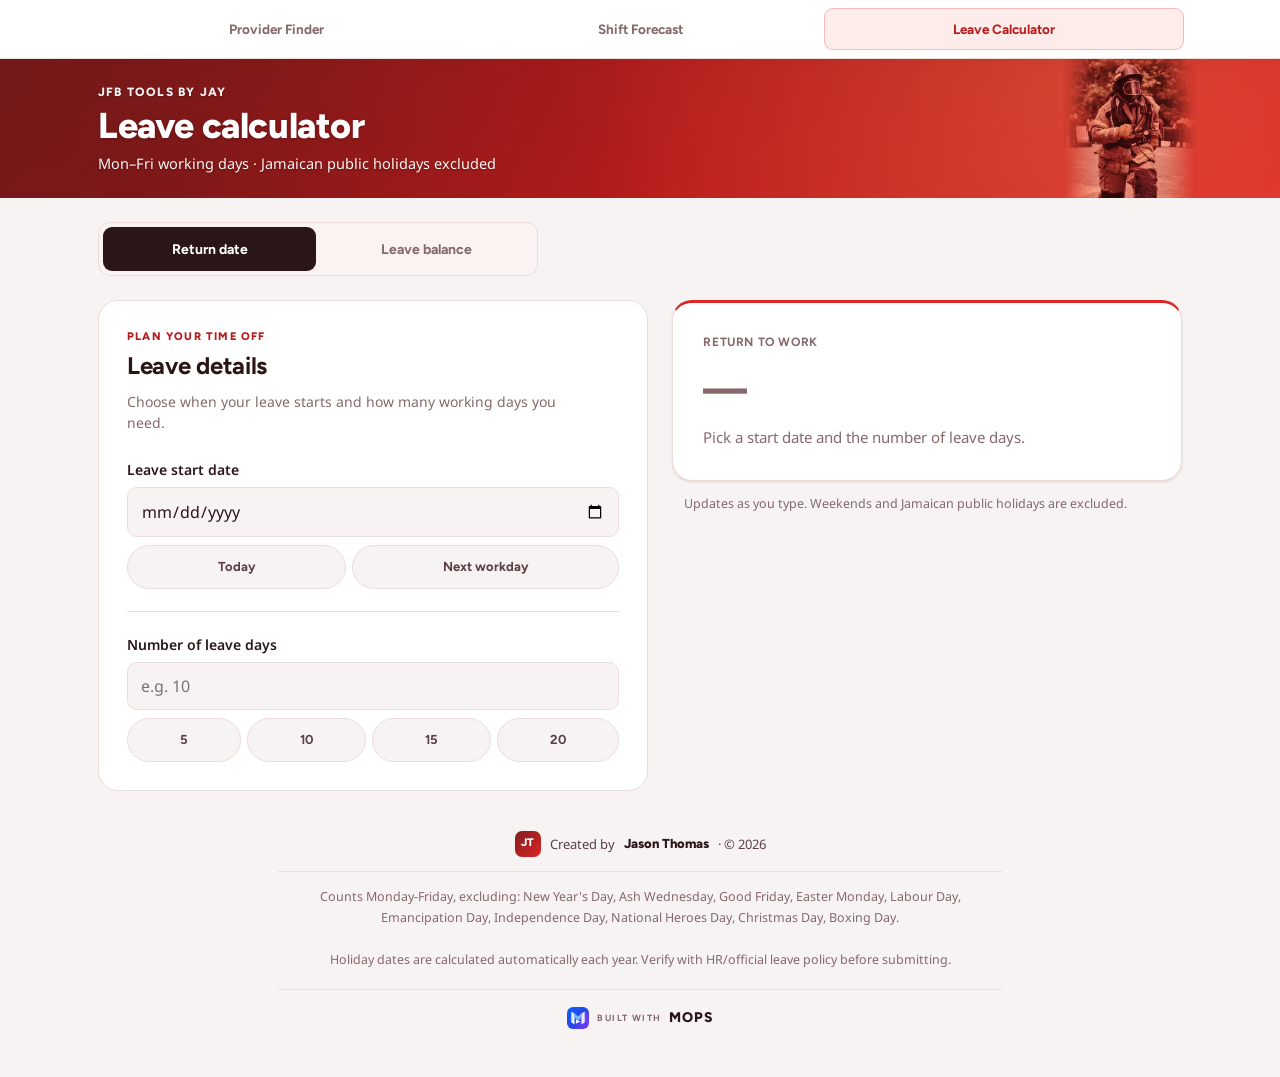
==== commit 0756375f: "Adapt leave calculator to responsive two-column layout" ====
--- a/leave/index.html
+++ b/leave/index.html
@@ -13,9 +13,9 @@
 <link rel="preconnect" href="https://fonts.gstatic.com" crossorigin>
 <link href="https://fonts.googleapis.com/css2?family=Figtree:wght@500;600;700;800&family=Noto+Sans:wght@400;500;600;700&display=swap" rel="stylesheet">
 <style>
-  /* Clean preview: one column, result first, live updates */
+  /* Responsive calculator workspace with live results */
   /* Page aliases onto the shared theme (theme.css) */
-  :root{ --nav-max:596px;
+  :root{ --nav-max:1120px;
     --surface:var(--card2); --accent:var(--primary-dark); --accent-2:var(--primary); --accent-soft:var(--primary-soft);
     --grad:linear-gradient(135deg,var(--hero1) 0%,var(--hero2) 55%,var(--hero3) 100%);
   }
@@ -25,7 +25,7 @@
   [hidden]{display:none !important}
   a:focus-visible,button:focus-visible,input:focus-visible,summary:focus-visible{outline:3px solid var(--accent-2);outline-offset:2px;border-radius:8px}
   @media (prefers-reduced-motion: reduce){*{animation-duration:.01ms !important;transition-duration:.01ms !important}}
-  .wrap{max-width:560px;margin:0 auto;padding:0 18px}
+  .wrap{max-width:1120px;margin:0 auto;padding:0 18px}
 
   .hero{background:var(--grad);color:#fff;position:relative;overflow:hidden}
   .hero::before{content:"";position:absolute;inset:0;pointer-events:none;opacity:.6;
@@ -41,7 +41,7 @@
     border:none;border-radius:9px;padding:10px 8px;cursor:pointer}
   .modes button.on{background:var(--sel-bg);color:var(--sel-fg)}
 
-  /* Result card (always on top) */
+  /* Live result card */
   .res{background:var(--card);border:1px solid var(--line);border-radius:18px;padding:22px 20px;margin-bottom:26px}
   .res-k{font-family:var(--font-head);font-size:12px;font-weight:700;letter-spacing:.6px;text-transform:uppercase;color:var(--muted)}
   .res-big{font-family:var(--font-head);font-weight:800;font-size:clamp(24px,6vw,30px);line-height:1.2;margin:6px 0 4px;letter-spacing:-.3px}
@@ -123,6 +123,43 @@
   footer .mops .mops-m{width:22px;height:22px;flex:0 0 auto;border-radius:6px}
   footer .mops .mops-tag{font-family:var(--font-head);font-size:9px;font-weight:700;letter-spacing:1.4px;color:var(--muted)}
   footer .mops .mops-wm{font-family:var(--font-head);font-size:14px;font-weight:800;letter-spacing:.8px;color:var(--ink)}
+
+  .hero .wrap{min-height:124px;padding-top:24px;padding-bottom:24px}
+  .hero .txt{max-width:680px}
+  .modes{max-width:440px;margin:24px 0}
+  #modeReturn,#modeBalance{display:grid;grid-template-columns:minmax(0,1.08fr) minmax(0,1fr);gap:24px;align-items:start}
+  .input-card{background:var(--card);border:1px solid var(--line);border-radius:20px;padding:28px}
+  .panel-kicker{font-family:var(--font-head);font-size:11px;font-weight:800;letter-spacing:1.2px;text-transform:uppercase;color:var(--primary-text);margin-bottom:6px}
+  h2{font-family:var(--font-head);font-size:24px;line-height:1.2;letter-spacing:-.3px}
+  .panel-intro{font-size:14px;color:var(--muted);margin:10px 0 26px;max-width:440px}
+  .input-card>.group:last-child{margin-bottom:0}
+  .input-card>.group+.group{border-top:1px solid var(--line);padding-top:22px}
+  label.lbl,.lbl{font-size:14px}
+  .result-panel{position:sticky;top:90px;min-width:0}
+  .res{padding:30px;border-radius:20px;margin-bottom:12px;border-top:3px solid var(--primary);box-shadow:var(--shadow)}
+  .res-big{font-size:clamp(28px,3.2vw,40px);margin:14px 0 12px;letter-spacing:-.8px}
+  #balBox .res-big{font-size:clamp(40px,4.5vw,60px)}
+  .res-big.idle{color:var(--muted)}
+  .res-line,.res-hint{font-size:15px;line-height:1.65}
+  .chips{margin-top:24px}
+  .acts{margin-top:24px;padding-top:20px;border-top:1px solid var(--line)}
+  .acts a{flex:1 1 100%;background:var(--primary-soft);color:var(--primary-text);border-color:rgba(var(--primary-rgb),.3);order:-1}
+  .result-help{font-size:12.5px;line-height:1.7;color:var(--muted);padding:0 12px}
+  footer{padding-top:40px}
+  footer .wrap{max-width:760px}
+  @media(max-width:760px){
+    #modeReturn,#modeBalance{grid-template-columns:1fr;gap:18px}
+    .result-panel{position:static}
+    .input-card{padding:22px}
+    .res{padding:24px}
+    .modes{max-width:none;margin:18px 0}
+    .hero .wrap{min-height:0;padding-top:18px;padding-bottom:18px}
+    header.hero{padding-top:0;padding-bottom:0}
+    .hero .txt{max-width:85%}
+    .sub{font-size:13px}
+    .res-big{font-size:30px}
+    .panel-intro{margin-bottom:22px}
+  }
 </style>
 </head>
 <body>
@@ -151,7 +188,10 @@
 
   <!-- RETURN DATE -->
   <section id="modeReturn">
-    <div id="resBox" aria-live="polite"></div>
+    <div class="input-card">
+      <div class="panel-kicker">Plan your time off</div>
+      <h2>Leave details</h2>
+      <p class="panel-intro">Choose when your leave starts and how many working days you need.</p>
 
     <div class="group">
       <label class="lbl" for="startDate">Leave start date</label>
@@ -172,11 +212,19 @@
         <button type="button" data-days="20">20</button>
       </div>
     </div>
+    </div>
+    <aside class="result-panel" aria-label="Return date result">
+      <div id="resBox" aria-live="polite"></div>
+      <p class="result-help">Updates as you type. Weekends and Jamaican public holidays are excluded.</p>
+    </aside>
   </section>
 
   <!-- LEAVE BALANCE -->
   <section id="modeBalance" hidden>
-    <div id="balBox" aria-live="polite"></div>
+    <div class="input-card">
+      <div class="panel-kicker">Keep track of your leave</div>
+      <h2>Balance details</h2>
+      <p class="panel-intro">Enter your entitlement, dates and deductions to see your available days.</p>
 
     <div class="group">
       <div class="lbl">Days earned per year</div>
@@ -221,6 +269,11 @@
         <li><b>Earned Beyond Maximum:</b> up to 2 more years (5 total).</li>
       </ul>
     </details>
+    </div>
+    <aside class="result-panel" aria-label="Leave balance result">
+      <div id="balBox" aria-live="polite"></div>
+      <p class="result-help">Updates as you type. Open “How it’s calculated” for accrual and accumulation rules.</p>
+    </aside>
   </section>
 </main>
 <div class="toast" id="toast" role="status" aria-live="polite"></div>
--- a/theme.css
+++ b/theme.css
@@ -105,3 +105,12 @@
 /* Touch-friendly sizes: buttons are at least 44px tall */
 .act,.catchip,.near,.seg button,.quick-row button,.range-pick button,.modes button,.acts button,.acts a,.steps-dismiss{min-height:44px}
 .act,.acts button,.acts a,.seg button,.quick-row button,.range-pick button{display:inline-flex;align-items:center;justify-content:center}
+
+/* Phones: dots under the steps row (added by theme.js) */
+.steps-dots{display:none}
+@media (max-width:600px){
+  .steps-dots{display:flex;gap:5px;justify-content:center;margin-top:8px}
+  .steps-dots i{width:6px;height:6px;border-radius:50%;background:rgba(255,255,255,.4);transition:width .2s,background .2s}
+  .steps-dots i.on{width:16px;background:#fff}
+  .steps.hidden + .steps-dots{display:none}
+}
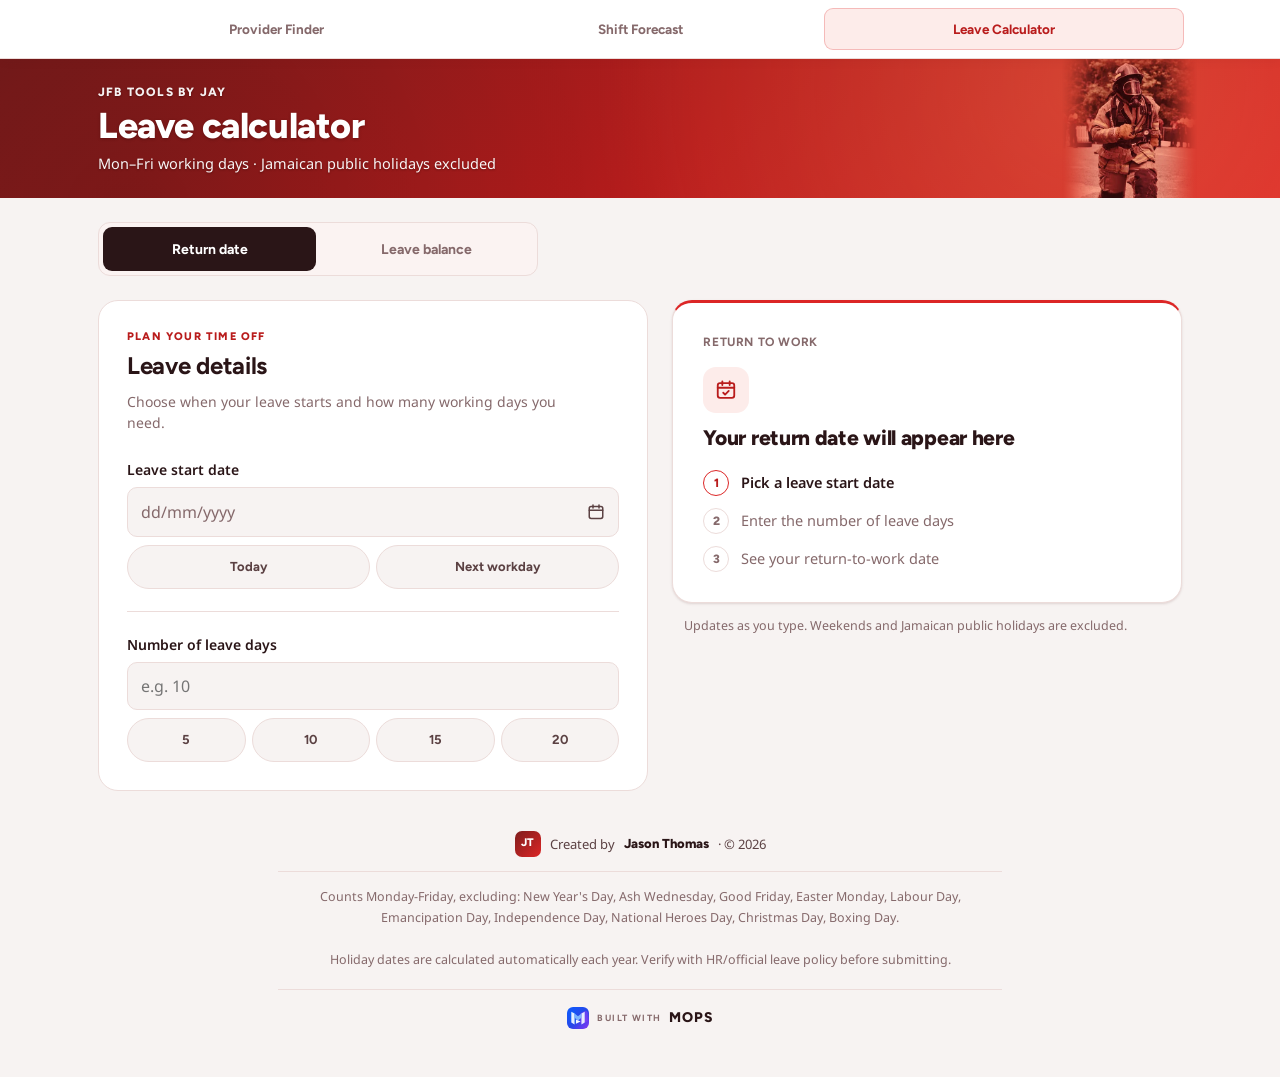
==== commit 53036aa7: "Polish leave calculator visuals - Guided empty state in result cards (steps tick off as inputs are f" ====
--- a/leave/index.html
+++ b/leave/index.html
@@ -80,14 +80,14 @@
     border:1px solid var(--line);border-radius:10px;padding:12px 13px;appearance:none;-webkit-appearance:none;min-height:48px}
   input[type=date]:focus,input[type=number]:focus{outline:none;border-color:var(--accent-2);box-shadow:0 0 0 3px rgba(var(--primary-rgb),.18)}
   .seg{display:flex;gap:6px;flex-wrap:wrap;margin-top:8px}
-  .seg button{flex:1 1 auto;min-width:56px;font-family:var(--font-head);font-size:13px;font-weight:700;color:var(--ink2);
+  .seg button{flex:1 1 0;min-width:0;font-family:var(--font-head);font-size:13px;font-weight:700;color:var(--ink2);
     background:var(--bg);border:1px solid var(--line);border-radius:999px;padding:8px 12px;cursor:pointer}
   .seg button:hover{border-color:var(--accent-2);color:var(--accent)}
   .seg button.on{background:var(--sel-bg);border-color:var(--sel-bg);color:var(--sel-fg)}
   .nudge{margin-top:10px;background:var(--gold-soft);border:1px solid var(--gold);border-radius:12px;padding:12px 14px;font-size:13.5px;color:var(--ink2)}
   .nudge b{color:var(--gold)}
   .nudge .seg{margin-top:10px}
-  .nudge .seg button{border-radius:10px;text-align:left;font-size:12.5px;line-height:1.35}
+  .nudge .seg button{display:flex;flex-direction:column;align-items:flex-start;border-radius:10px;text-align:left;font-size:12.5px;line-height:1.35}
   .nudge .seg button span{display:block;font-weight:500;color:var(--muted);font-size:12.5px}
   .row{display:flex;align-items:center;justify-content:space-between;gap:14px;padding:14px 0;border-top:1px solid var(--line)}
   .row:last-of-type{border-bottom:1px solid var(--line)}
@@ -144,6 +144,28 @@
   .chips{margin-top:24px}
   .acts{margin-top:24px;padding-top:20px;border-top:1px solid var(--line)}
   .acts a{flex:1 1 100%;background:var(--primary-soft);color:var(--primary-text);border-color:rgba(var(--primary-rgb),.3);order:-1}
+  /* Empty-state guide shown before a result is available */
+  .empty-ic{width:46px;height:46px;border-radius:13px;background:var(--primary-soft);color:var(--primary-text);display:flex;align-items:center;justify-content:center;margin:16px 0 12px}
+  .empty-t{font-family:var(--font-head);font-weight:800;font-size:21px;line-height:1.25;letter-spacing:-.3px;color:var(--ink)}
+  .steps{list-style:none;margin-top:18px;display:grid;gap:12px}
+  .steps li{display:flex;align-items:center;gap:12px;font-size:14.5px;color:var(--muted)}
+  .steps .n{width:26px;height:26px;flex:0 0 auto;border-radius:50%;border:1.5px solid var(--line);display:inline-flex;align-items:center;justify-content:center;
+    font-family:var(--font-head);font-weight:800;font-size:12px;color:var(--muted)}
+  .steps li.next{color:var(--ink);font-weight:600}
+  .steps li.next .n{border-color:var(--primary);color:var(--primary-text)}
+  .steps li.done .n{background:var(--green);border-color:var(--green);color:#fff}
+  .steps+.res-hint{margin-top:16px}
+
+  /* Date field: native picker underneath, unambiguous day-month display on top */
+  .datef{position:relative;display:flex;align-items:center;gap:10px;width:100%;min-height:48px;font-size:16px;color:var(--ink);background:var(--bg);
+    border:1px solid var(--line);border-radius:10px;padding:12px 13px;cursor:pointer}
+  .datef:focus-within{border-color:var(--accent-2);box-shadow:0 0 0 3px rgba(var(--primary-rgb),.18)}
+  .datef .dv{flex:1;white-space:nowrap;overflow:hidden;text-overflow:ellipsis}
+  .datef .dv.ph{color:var(--muted)}
+  .datef svg{flex:0 0 auto;color:var(--ink2)}
+  .datef input[type=date]{position:absolute;inset:0;width:100%;height:100%;min-height:0;opacity:0;cursor:pointer;border:none;padding:0}
+  .datef input[type=date]::-webkit-calendar-picker-indicator{position:absolute;inset:0;width:100%;height:100%;cursor:pointer}
+
   .result-help{font-size:12.5px;line-height:1.7;color:var(--muted);padding:0 12px}
   footer{padding-top:40px}
   footer .wrap{max-width:760px}
@@ -308,8 +330,25 @@
 function isWorkingDay(d){ return !isWeekend(d) && !holidayName(d); }
 function blockReason(d){ if(isWeekend(d)) return d.getDay()===6?'a Saturday':'a Sunday'; var h=holidayName(d); return h?h+' (public holiday)':null; }
 function nearestWorkingDay(d,dir){ var x=new Date(d); while(!isWorkingDay(x)) x=addDays(x,dir); return x; }
-function fmtLeave(d){ return d.toLocaleDateString('en-US',{weekday:'long',month:'long',day:'numeric',year:'numeric'}); }
-function fmtShort(d){ return d.toLocaleDateString('en-US',{weekday:'short',month:'short',day:'numeric'}); }
+function fmtLeave(d){ return d.toLocaleDateString('en-GB',{weekday:'long',day:'numeric',month:'long',year:'numeric'}); }
+function fmtShort(d){ return d.toLocaleDateString('en-GB',{weekday:'short',day:'numeric',month:'short'}); }
+function fmtField(d){ return d.toLocaleDateString('en-GB',{weekday:'short',day:'numeric',month:'short',year:'numeric'}); }
+
+/* ---------- Date fields: show day-month-year regardless of browser locale ---------- */
+var CAL_SVG='<svg width="18" height="18" viewBox="0 0 24 24" fill="none" stroke="currentColor" stroke-width="2" stroke-linecap="round" stroke-linejoin="round" aria-hidden="true"><rect x="3" y="4.5" width="18" height="16" rx="2.5"/><path d="M3 9.5h18M8 2.5v4M16 2.5v4"/></svg>';
+document.querySelectorAll('input[type=date]').forEach(function(inp){
+  var w=document.createElement('div'); w.className='datef';
+  var dv=document.createElement('span'); dv.className='dv'; dv.setAttribute('aria-hidden','true');
+  inp.parentNode.insertBefore(w,inp); w.appendChild(dv); w.insertAdjacentHTML('beforeend',CAL_SVG); w.appendChild(inp);
+  inp.addEventListener('click',function(){ try{ inp.showPicker(); }catch(e){} });
+  inp.addEventListener('input',syncDateFields); inp.addEventListener('change',syncDateFields);
+});
+function syncDateFields(){
+  document.querySelectorAll('.datef').forEach(function(w){
+    var inp=w.querySelector('input'), dv=w.querySelector('.dv'), d=parseDate(inp.value);
+    dv.textContent=d?fmtField(d):'dd/mm/yyyy'; dv.classList.toggle('ph',!d);
+  });
+}
 function fmt1(x){ return (Math.round(x*10)/10).toFixed(1).replace(/\.0$/,''); }
 function parseDate(v){ if(!v)return null; var p=v.split('-').map(Number); return new Date(p[0],p[1]-1,p[2]); }
 function store(k,v){ try{ if(v==null)localStorage.removeItem(k); else localStorage.setItem(k,v); }catch(e){} }
@@ -341,7 +380,19 @@
 var resBox=document.getElementById('resBox'), nudgeBox=document.getElementById('nudgeBox');
 var lastResultText='', adjustedFrom=null;
 
-function idleCard(msg){ return '<div class="res"><div class="res-k">Return to work</div><div class="res-big idle">—</div><div class="res-hint">'+msg+'</div></div>'; }
+var IC_RETURN='<svg width="22" height="22" viewBox="0 0 24 24" fill="none" stroke="currentColor" stroke-width="2" stroke-linecap="round" stroke-linejoin="round" aria-hidden="true"><rect x="3" y="4.5" width="18" height="16" rx="2.5"/><path d="M3 9.5h18M8 2.5v4M16 2.5v4M9 15l2 2 4-4"/></svg>';
+var IC_BAL='<svg width="22" height="22" viewBox="0 0 24 24" fill="none" stroke="currentColor" stroke-width="2" stroke-linecap="round" stroke-linejoin="round" aria-hidden="true"><path d="M4 20V10M10 20V4M16 20v-7M22 20H2"/></svg>';
+/* Guided empty state: steps tick off as the inputs are filled in */
+function emptyState(kicker,icon,title,steps,msg){
+  var firstOpen=steps.findIndex(function(s){return !s[1];});
+  return '<div class="res"><div class="res-k">'+kicker+'</div><div class="empty-ic">'+icon+'</div><div class="empty-t">'+title+'</div><ol class="steps">'
+    +steps.map(function(s,i){ var c=s[1]?'done':(i===firstOpen?'next':''); return '<li class="'+c+'"><span class="n">'+(s[1]?'✓':(i+1))+'</span>'+s[0]+'</li>'; }).join('')
+    +'</ol>'+(msg?'<div class="res-hint">'+msg+'</div>':'')+'</div>';
+}
+function idleCard(msg,hasStart,hasDays){
+  return emptyState('Return to work',IC_RETURN,'Your return date will appear here',
+    [['Pick a leave start date',!!hasStart],['Enter the number of leave days',!!hasDays],['See your return-to-work date',false]],msg);
+}
 function computeLeave(start,n){
   var d=new Date(start), counted=0, last=null, skipped=[], weekends=0;
   while(counted<n){
@@ -358,20 +409,19 @@
   return {last:last,ret:ret,skipped:skipped,weekends:weekends};
 }
 function renderReturn(){
-  nudgeBox.innerHTML=''; lastResultText='';
+  syncDateFields(); nudgeBox.innerHTML=''; lastResultText='';
   var start=parseDate(startEl.value), n=parseInt(numEl.value,10);
-  if(!start && !n){ resBox.innerHTML=idleCard('Pick a start date and the number of leave days.'); return; }
-  if(!start){ resBox.innerHTML=idleCard('Pick a start date.'); return; }
-  if(!n||n<1){ resBox.innerHTML=idleCard('Enter the number of leave days.'); return; }
-  if(n>365){ resBox.innerHTML=idleCard('Use 365 days or less.'); return; }
-  var reason=blockReason(start);
+  var reason=start?blockReason(start):null, okDays=n>=1&&n<=365;
+  if(!start||!n||n<1){ resBox.innerHTML=idleCard('',start&&!reason,okDays); if(!reason)return; }
+  if(n>365){ resBox.innerHTML=idleCard('Use 365 days or less.',start&&!reason,false); if(!reason)return; }
   if(reason){
     var back=nearestWorkingDay(start,-1), fwd=nearestWorkingDay(start,1);
     nudgeBox.innerHTML='<div class="nudge">'+fmtLeave(start)+' is <b>'+reason+'</b>. Leave can’t start on a non-working day. Move it:'
       +'<div class="seg"><button type="button" data-move="'+isoDate(back)+'">Back to<span>'+fmtLeave(back)+'</span></button>'
       +'<button type="button" data-move="'+isoDate(fwd)+'">Forward to<span>'+fmtLeave(fwd)+'</span></button></div></div>';
-    resBox.innerHTML=idleCard('Move the start date to a working day.'); return;
+    resBox.innerHTML=idleCard('Move the start date to a working day.',false,okDays); return;
   }
+  if(!okDays) return;
   var r=computeLeave(start,n);
   lastResultText='Leave begins: '+fmtLeave(start)+'\nLast day of leave: '+fmtLeave(r.last)+'\nReturn to work: '+fmtLeave(r.ret)+'\nLeave days: '+n+' working day'+(n>1?'s':'');
   var hol=r.skipped.length?'<details class="hol"><summary>'+r.skipped.length+' public holiday'+(r.skipped.length>1?'s':'')+' inside this period (not counted)</summary><ul>'
@@ -415,14 +465,16 @@
   sickHint.textContent='Free allowance is '+sickAllowance()+' days. Enter only the days beyond it.';
 }
 function saveBal(){ var o={ebm:ebmEl.checked,p02:p02El.checked}; balFields.forEach(function(f){o[f[0]]=f[1].value;}); store('jfb-leave-bal',JSON.stringify(o)); }
-function idleBal(msg){ return '<div class="res"><div class="res-k">Leave balance</div><div class="res-big idle">—</div><div class="res-hint">'+msg+'</div></div>'; }
+function idleBal(msg,hasEnt,hasLast){
+  return emptyState('Leave balance',IC_BAL,'Your leave balance will appear here',
+    [['Choose the days earned per year',!!hasEnt],['Enter when leave was last taken',!!hasLast],['See your available days',false]],msg);
+}
 function renderBalance(){
-  syncEntUI(); lastBalText=''; lastBalDays=0;
+  syncEntUI(); syncDateFields(); lastBalText=''; lastBalDays=0;
   var ent=parseFloat(entEl.value), last=parseDate(lastEl.value), to=parseDate(toEl.value);
-  if(!ent||ent<=0){ balBox.innerHTML=idleBal('Pick the days earned per year.'); return; }
-  if(!last){ balBox.innerHTML=idleBal('Enter the last date leave was taken.'); return; }
+  if(!ent||ent<=0||!last){ balBox.innerHTML=idleBal('',ent>0,last); return; }
   if(!to){ to=new Date(); to.setHours(0,0,0,0); }
-  if(to<last){ balBox.innerHTML=idleBal('The check date must be on or after the last leave date.'); return; }
+  if(to<last){ balBox.innerHTML=idleBal('The check date must be on or after the last leave date.',true,false); return; }
   var days=Math.round((to-last)/86400000);
   var open=Math.max(0,parseFloat(openEl.value)||0), sick=Math.max(0,parseFloat(sickEl.value)||0), taken=Math.max(0,parseFloat(takenEl.value)||0);
   var earned=ent/365*days, gross=open+earned-sick-taken;
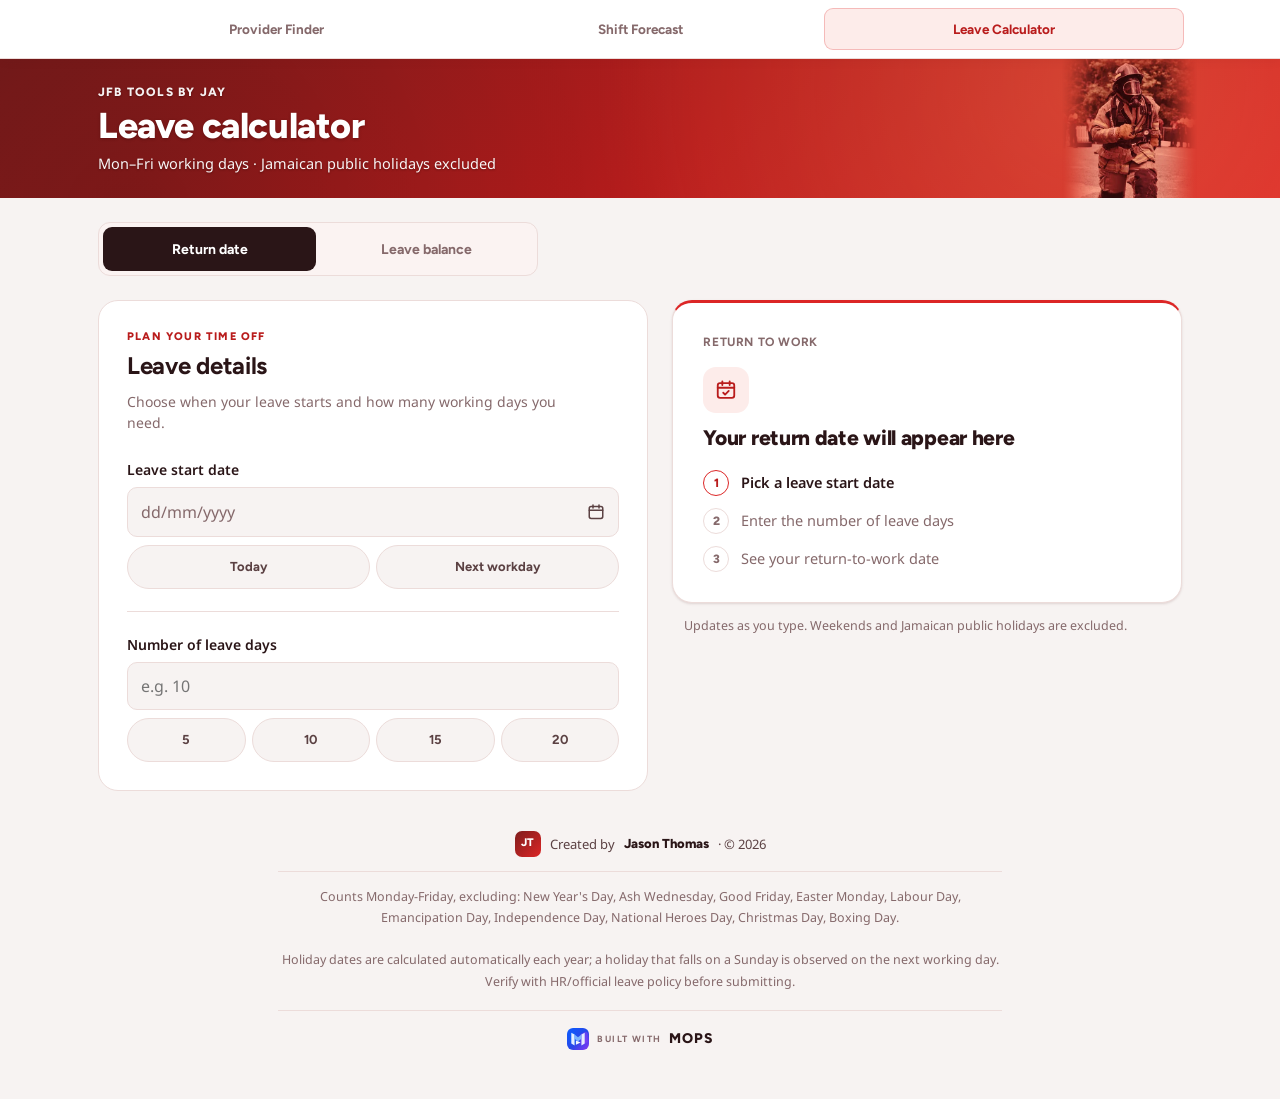
==== commit ab0b5bfb: "Observe Sunday public holidays on the next working day - Move holiday rules into shared holidays.js;" ====
--- a/leave/index.html
+++ b/leave/index.html
@@ -300,7 +300,7 @@
 </main>
 <div class="toast" id="toast" role="status" aria-live="polite"></div>
 
-<footer><div class="wrap"><div class="credit"><span class="cm" aria-hidden="true">JT</span> Created by <b>Jason Thomas</b> · © 2026</div>Counts Monday-Friday, excluding: New Year's Day, Ash Wednesday, Good Friday, Easter Monday, Labour Day, Emancipation Day, Independence Day, National Heroes Day, Christmas Day, Boxing Day.<br><br>Holiday dates are calculated automatically each year. Verify with HR/official leave policy before submitting.
+<footer><div class="wrap"><div class="credit"><span class="cm" aria-hidden="true">JT</span> Created by <b>Jason Thomas</b> · © 2026</div>Counts Monday-Friday, excluding: New Year's Day, Ash Wednesday, Good Friday, Easter Monday, Labour Day, Emancipation Day, Independence Day, National Heroes Day, Christmas Day, Boxing Day.<br><br>Holiday dates are calculated automatically each year; a holiday that falls on a Sunday is observed on the next working day. Verify with HR/official leave policy before submitting.
 <div class="mops" role="img" aria-label="Built with MOPS — Media Operations System">
   <svg class="mops-m" viewBox="0 0 128 128" aria-hidden="true">
     <defs><linearGradient id="mopsGrad" x1="0" y1="0" x2="1" y2="1">
@@ -317,15 +317,10 @@
   <span class="mops-tag">BUILT WITH</span><span class="mops-wm">MOPS</span>
 </div></div></footer>
 
+<script src="../holidays-extra.js"></script>
+<script src="../holidays.js"></script>
 <script>
-/* ---------- Dates & Jamaican public holidays (unchanged logic) ---------- */
-function easterSunday(y){ var a=y%19,b=Math.floor(y/100),c=y%100,d=Math.floor(b/4),e=b%4,f=Math.floor((b+8)/25),g=Math.floor((b-f+1)/3),h=(19*a+b-d-g+15)%30,i=Math.floor(c/4),k=c%4,l=(32+2*e+2*i-h-k)%7,m=Math.floor((a+11*h+22*l)/451),month=Math.floor((h+l-7*m+114)/31),day=((h+l-7*m+114)%31)+1; return new Date(y,month-1,day); }
-function addDays(d,n){ var x=new Date(d); x.setDate(x.getDate()+n); return x; }
-function thirdMondayOct(y){ var d=new Date(y,9,1); var off=(8-d.getDay())%7; return new Date(y,9,1+off+14); }
-function isoDate(d){ return d.getFullYear()+'-'+String(d.getMonth()+1).padStart(2,'0')+'-'+String(d.getDate()).padStart(2,'0'); }
-var holidayCache={};
-function holidaysForYear(y){ if(holidayCache[y]) return holidayCache[y]; var easter=easterSunday(y); var list=[[isoDate(new Date(y,0,1)),"New Year's Day"],[isoDate(addDays(easter,-46)),"Ash Wednesday"],[isoDate(addDays(easter,-2)),"Good Friday"],[isoDate(addDays(easter,1)),"Easter Monday"],[isoDate(new Date(y,4,23)),"Labour Day"],[isoDate(new Date(y,7,1)),"Emancipation Day"],[isoDate(new Date(y,7,6)),"Independence Day"],[isoDate(thirdMondayOct(y)),"National Heroes Day"],[isoDate(new Date(y,11,25)),"Christmas Day"],[isoDate(new Date(y,11,26)),"Boxing Day"]]; var map={}; list.forEach(function(p){map[p[0]]=p[1];}); holidayCache[y]=map; return map; }
-function holidayName(d){ return holidaysForYear(d.getFullYear())[isoDate(d)] || null; }
+/* ---------- Dates (holiday rules live in ../holidays.js, one-off changes in ../holidays-extra.js) ---------- */
 function isWeekend(d){ var g=d.getDay(); return g===0||g===6; }
 function isWorkingDay(d){ return !isWeekend(d) && !holidayName(d); }
 function blockReason(d){ if(isWeekend(d)) return d.getDay()===6?'a Saturday':'a Sunday'; var h=holidayName(d); return h?h+' (public holiday)':null; }
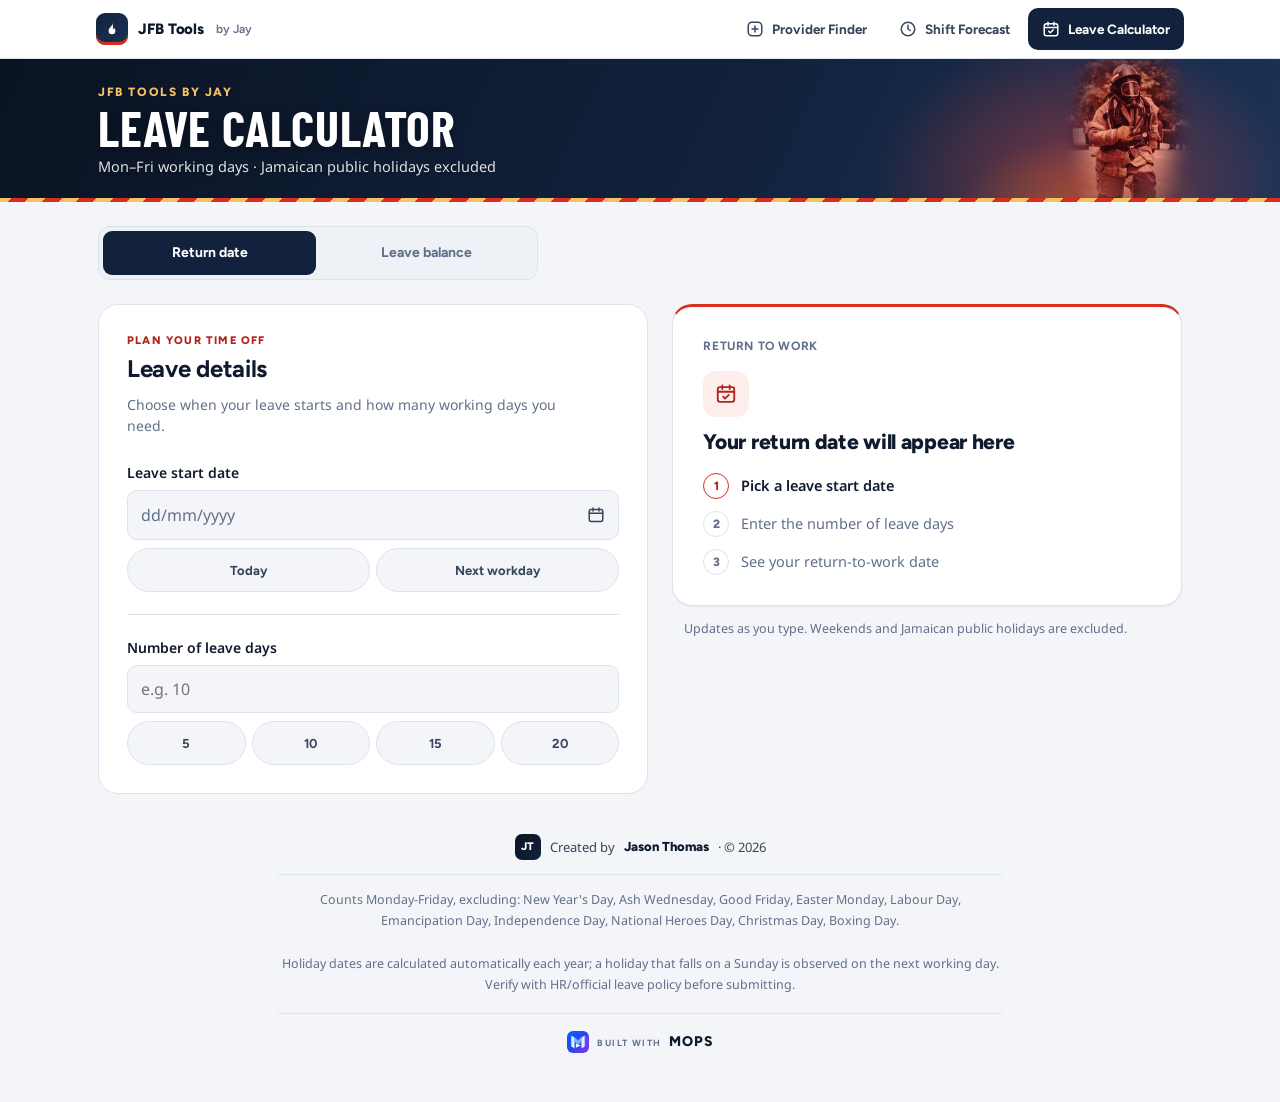
==== commit a061141a: "Redesign: Station Night palette, bottom tab bar on phones, cleaner cards - theme.css: navy / engine " ====
--- a/leave/index.html
+++ b/leave/index.html
@@ -3,7 +3,7 @@
 <head>
 <meta charset="utf-8">
 <meta name="viewport" content="width=device-width, initial-scale=1">
-<meta name="theme-color" content="#b91c1c">
+<meta name="theme-color" content="#0a1322">
 <title>JFB Leave Calculator</title>
 <link rel="manifest" href="../manifest.json">
 <link rel="apple-touch-icon" href="../icon-192.png">
@@ -11,13 +11,13 @@
 <link rel="stylesheet" href="../theme.css">
 <link rel="preconnect" href="https://fonts.googleapis.com">
 <link rel="preconnect" href="https://fonts.gstatic.com" crossorigin>
-<link href="https://fonts.googleapis.com/css2?family=Figtree:wght@500;600;700;800&family=Noto+Sans:wght@400;500;600;700&display=swap" rel="stylesheet">
+<link href="https://fonts.googleapis.com/css2?family=Barlow+Condensed:wght@600;700&family=Figtree:wght@500;600;700;800;900&family=Noto+Sans:wght@400;500;600;700&display=swap" rel="stylesheet">
 <style>
   /* Responsive calculator workspace with live results */
   /* Page aliases onto the shared theme (theme.css) */
   :root{ --nav-max:1120px;
     --surface:var(--card2); --accent:var(--primary-dark); --accent-2:var(--primary); --accent-soft:var(--primary-soft);
-    --grad:linear-gradient(135deg,var(--hero1) 0%,var(--hero2) 55%,var(--hero3) 100%);
+    --grad:var(--accent-grad);
   }
   *{box-sizing:border-box;margin:0;padding:0}
   html{-webkit-text-size-adjust:100%}
@@ -116,7 +116,7 @@
   footer{padding:30px 18px 0;color:var(--muted);font-size:12.5px;text-align:center;line-height:1.7}
   footer .wrap{max-width:520px}
   footer .credit{display:flex;align-items:center;justify-content:center;gap:9px;font-size:13px;color:var(--ink2);margin-bottom:14px;padding-bottom:14px;border-bottom:1px solid var(--line)}
-  footer .credit .cm{width:26px;height:26px;border-radius:7px;background:linear-gradient(135deg,#7f1d1d,#dc2626);color:#fff;
+  footer .credit .cm{width:26px;height:26px;border-radius:7px;background:linear-gradient(135deg,var(--hero1),var(--hero2));color:#fff;
     font-family:var(--font-head);font-weight:800;font-size:11px;display:inline-flex;align-items:center;justify-content:center}
   footer .credit b{font-family:var(--font-head);color:var(--ink);font-weight:800}
   footer .mops{display:flex;align-items:center;justify-content:center;gap:8px;margin-top:18px;padding-top:16px;border-top:1px solid var(--line)}
@@ -182,20 +182,36 @@
     .res-big{font-size:30px}
     .panel-intro{margin-bottom:22px}
   }
+
+.field-error{color:var(--red);font-size:13px;margin-top:8px}
+input[aria-invalid="true"]{border-color:var(--red)}
+.balance-bar{display:none}
+#balanceResult,#balanceResultHeading{scroll-margin-top:90px}
+@media(max-width:760px){
+ .balance-bar{position:fixed;bottom:0;left:0;right:0;z-index:45;display:flex;align-items:center;justify-content:space-between;gap:12px;padding:12px 18px calc(12px + env(safe-area-inset-bottom));background:var(--card);border-top:1px solid var(--line);box-shadow:var(--shadow-lg)}
+ .balance-bar small,.balance-bar strong{display:block}
+ .balance-bar small{font-size:11px;color:var(--muted)}
+ .balance-bar strong{font-family:var(--font-head);font-size:15px}
+ .balance-bar button{min-height:44px;border:1px solid var(--line);border-radius:10px;padding:10px 14px;background:var(--sel-bg);color:var(--sel-fg);font:700 13px var(--font-head)}
+ body.has-balance-bar{padding-bottom:calc(100px + env(safe-area-inset-bottom))}
+}
 </style>
 </head>
 <body>
-<nav class="nav"><div class="nav-inner">
-  <a href="../">Provider Finder</a>
-  <a href="../watch/">Shift Forecast</a>
-  <a href="./" class="active">Leave Calculator</a>
-</div></nav>
+<nav class="nav" aria-label="JFB tools">
+  <div class="nav-inner">
+    <a class="nav-brand" href="../" aria-label="JFB Tools home"><span class="mark" aria-hidden="true"><svg viewBox="0 0 24 24"><path d="M12.6 2.2c.5 3.3-1.3 5-2.9 6.9C8.2 10.9 7 12.6 7 15a5 5 0 0 0 10 0c0-1.9-.8-3.400-1.8-4.700-.3 1.2-.9 2-1.9 2.6.6-3.500-.2-7.3-.7-10.700z"/></svg></span>JFB Tools <small>by Jay</small></a>
+    <a href="../"><svg viewBox="0 0 24 24" aria-hidden="true"><rect x="3" y="3" width="18" height="18" rx="5"/><path d="M12 8v8M8 12h8"/></svg><span class="lg">Provider Finder</span><span class="sm">Providers</span></a>
+    <a href="../watch/"><svg viewBox="0 0 24 24" aria-hidden="true"><circle cx="12" cy="12" r="9"/><path d="M12 7v5l3 2"/></svg><span class="lg">Shift Forecast</span><span class="sm">Shifts</span></a>
+    <a href="./" class="active" aria-current="page"><svg viewBox="0 0 24 24" aria-hidden="true"><rect x="3" y="5" width="18" height="16" rx="3"/><path d="M8 3v4M16 3v4M3 10h18M9 15l2 2 4-4"/></svg><span class="lg">Leave Calculator</span><span class="sm">Leave</span></a>
+  </div>
+</nav>
 
 <header class="hero">
   <div class="wrap">
     <div class="txt">
       <div class="kicker">JFB Tools by Jay</div>
-      <h1>Leave calculator</h1>
+      <h1>Leave Calculator</h1>
       <div class="sub" id="sub">Mon–Fri working days · Jamaican public holidays excluded</div>
     </div>
   </div>
@@ -226,7 +242,8 @@
     </div>
     <div class="group">
       <label class="lbl" for="numDays">Number of leave days</label>
-      <input type="number" id="numDays" min="1" max="365" inputmode="numeric" placeholder="e.g. 10">
+      <input type="number" id="numDays" min="1" max="365" step="1" aria-describedby="daysError" inputmode="numeric" placeholder="e.g. 10">
+      <p id="daysError" class="field-error" hidden></p>
       <div class="seg" aria-label="Common leave day presets">
         <button type="button" data-days="5">5</button>
         <button type="button" data-days="10">10</button>
@@ -293,11 +310,12 @@
     </details>
     </div>
     <aside class="result-panel" aria-label="Leave balance result">
-      <div id="balBox" aria-live="polite"></div>
+      <div id="balanceResult" tabindex="-1" role="region" aria-label="Leave balance result"><div id="balBox" aria-live="polite"></div></div>
       <p class="result-help">Updates as you type. Open “How it’s calculated” for accrual and accumulation rules.</p>
     </aside>
   </section>
 </main>
+<div id="balanceBar" class="balance-bar" hidden><span><small>Leave balance</small><strong id="balancePreview">Complete your details</strong></span><button type="button" id="viewBalance">View result</button></div>
 <div class="toast" id="toast" role="status" aria-live="polite"></div>
 
 <footer><div class="wrap"><div class="credit"><span class="cm" aria-hidden="true">JT</span> Created by <b>Jason Thomas</b> · © 2026</div>Counts Monday-Friday, excluding: New Year's Day, Ash Wednesday, Good Friday, Easter Monday, Labour Day, Emancipation Day, Independence Day, National Heroes Day, Christmas Day, Boxing Day.<br><br>Holiday dates are calculated automatically each year; a holiday that falls on a Sunday is observed on the next working day. Verify with HR/official leave policy before submitting.
@@ -317,6 +335,7 @@
   <span class="mops-tag">BUILT WITH</span><span class="mops-wm">MOPS</span>
 </div></div></footer>
 
+<script src="../holidays-auto.js"></script>
 <script src="../holidays-extra.js"></script>
 <script src="../holidays.js"></script>
 <script>
@@ -360,6 +379,7 @@
   tabReturn.setAttribute('aria-selected',String(!bal)); tabBalance.setAttribute('aria-selected',String(bal));
   subEl.textContent=bal?SUB_BAL:SUB_RETURN;
   store('jfb-leave-mode',m);
+  updateBalanceBar();
 }
 tabReturn.addEventListener('click',function(){setMode('return');});
 tabBalance.addEventListener('click',function(){setMode('balance');});
@@ -403,9 +423,29 @@
   }
   return {last:last,ret:ret,skipped:skipped,weekends:weekends};
 }
+
+function validateLeaveDays(raw,badInput){
+  if(!raw.trim()&&!badInput) return {value:0,error:''};
+  var n=Number(raw);
+  if(badInput||!Number.isFinite(n)||!Number.isInteger(n)) return {value:0,error:'Enter a whole number of days, such as 1 or 2.'};
+  if(n<1||n>365) return {value:0,error:'Enter between 1 and 365 days.'};
+  return {value:n,error:''};
+}
+function openingMode(search,saved){
+  var params=new URLSearchParams(search), mode=params.get('mode');
+  if(mode==='return'||mode==='balance') return mode;
+  if(params.has('start')) return 'return';
+  return saved==='balance'?'balance':'return';
+}
+
 function renderReturn(){
   syncDateFields(); nudgeBox.innerHTML=''; lastResultText='';
-  var start=parseDate(startEl.value), n=parseInt(numEl.value,10);
+  var start=parseDate(startEl.value), validation=validateLeaveDays(numEl.value, numEl.validity.badInput), n=validation.value;
+  var errorEl=document.getElementById('daysError');
+  errorEl.textContent=validation.error; errorEl.hidden=!validation.error;
+  numEl.setAttribute('aria-invalid',String(!!validation.error));
+  numEl.setCustomValidity(validation.error);
+  if(validation.error){ resBox.innerHTML=idleCard(validation.error,!!start,false); return; }
   var reason=start?blockReason(start):null, okDays=n>=1&&n<=365;
   if(!start||!n||n<1){ resBox.innerHTML=idleCard('',start&&!reason,okDays); if(!reason)return; }
   if(n>365){ resBox.innerHTML=idleCard('Use 365 days or less.',start&&!reason,false); if(!reason)return; }
@@ -449,6 +489,7 @@
 var entEl=document.getElementById('entDays'), ebmEl=document.getElementById('ebm'), p02El=document.getElementById('post2002'), p02Wrap=document.getElementById('post2002Wrap');
 var lastEl=document.getElementById('lastLeave'), toEl=document.getElementById('checkTo');
 var openEl=document.getElementById('openBal'), sickEl=document.getElementById('sickDays'), takenEl=document.getElementById('takenDays');
+var balancePreviewText='Complete your details', balanceResultVisible=false;
 var balBox=document.getElementById('balBox'), sickHint=document.getElementById('sickHint'), lastBalText='', lastBalDays=0;
 var balFields=[['ent',entEl],['last',lastEl],['to',toEl],['open',openEl],['sick',sickEl],['taken',takenEl]];
 
@@ -461,12 +502,16 @@
 }
 function saveBal(){ var o={ebm:ebmEl.checked,p02:p02El.checked}; balFields.forEach(function(f){o[f[0]]=f[1].value;}); store('jfb-leave-bal',JSON.stringify(o)); }
 function idleBal(msg,hasEnt,hasLast){
+  balancePreviewText=msg?'Check your details':'Complete your details';
+  updateBalanceBar();
   return emptyState('Leave balance',IC_BAL,'Your leave balance will appear here',
     [['Choose the days earned per year',!!hasEnt],['Enter when leave was last taken',!!hasLast],['See your available days',false]],msg);
 }
 function renderBalance(){
   syncEntUI(); syncDateFields(); lastBalText=''; lastBalDays=0;
   var ent=parseFloat(entEl.value), last=parseDate(lastEl.value), to=parseDate(toEl.value);
+  var invalid=balFields.some(function(f){ return f[1].validity.badInput||(f[1].value!==''&&!f[1].validity.valid); });
+  if(invalid){ balBox.innerHTML=idleBal('Check the values entered in your details.',ent>0,!!last); return; }
   if(!ent||ent<=0||!last){ balBox.innerHTML=idleBal('',ent>0,last); return; }
   if(!to){ to=new Date(); to.setHours(0,0,0,0); }
   if(to<last){ balBox.innerHTML=idleBal('The check date must be on or after the last leave date.',true,false); return; }
@@ -477,8 +522,9 @@
   var lost=gross>cap?gross-cap:0, bal=gross>cap?cap:gross;
   var pct=Math.max(0,Math.min(100,bal/cap*100)), whole=Math.max(0,Math.floor(bal+1e-9));
   lastBalDays=whole;
+  balancePreviewText=fmt1(bal)+' days'; updateBalanceBar();
   lastBalText='Leave balance as at '+fmtLeave(to)+': '+fmt1(bal)+' days\nEarned since '+fmtLeave(last)+': '+fmt1(earned)+' days ('+ent+' days/yr)\nMaximum: '+fmt1(cap)+' days ('+years+' yrs)';
-  balBox.innerHTML='<div class="res"><div class="res-k">Leave balance · '+fmtShort(to)+'</div>'
+  balBox.innerHTML='<div class="res"><h2 id="balanceResultHeading" tabindex="-1" class="res-k">Leave balance · '+fmtShort(to)+'</h2>'
     +'<div class="res-big '+(bal<0?'warn':'ok')+'">'+fmt1(bal)+' days</div>'
     +'<div class="res-line">'+days+' day'+(days===1?'':'s')+' since <b>'+fmtShort(last)+'</b> at '+ent+' days a year</div>'
     +(bal<0?'<div class="res-note">Negative: more leave deducted than earned.</div>':'')
@@ -500,12 +546,29 @@
 [ebmEl,p02El,lastEl,toEl].forEach(function(el){ el.addEventListener('change',function(){ saveBal(); renderBalance(); }); });
 document.getElementById('checkToday').addEventListener('click',function(){ toEl.value=isoDate(new Date()); saveBal(); renderBalance(); });
 
+
+function updateBalanceBar(){
+  var bar=document.getElementById('balanceBar');
+  if(!bar) return;
+  bar.hidden=modeBalance.hidden||balanceResultVisible;
+  document.getElementById('balancePreview').textContent=balancePreviewText||'Complete your details';
+  document.body.classList.toggle('has-balance-bar',!bar.hidden);
+}
+document.getElementById('viewBalance').addEventListener('click',function(){
+  var target=document.getElementById('balanceResultHeading')||document.getElementById('balanceResult');
+  target.focus({preventScroll:true});
+  target.scrollIntoView({behavior:matchMedia('(prefers-reduced-motion: reduce)').matches?'auto':'smooth',block:'start'});
+});
+if('IntersectionObserver' in window){
+  new IntersectionObserver(function(entries){ balanceResultVisible=entries[0].isIntersecting; updateBalanceBar(); },{rootMargin:'-70px 0px 0px 0px',threshold:0}).observe(document.getElementById('balanceResult'));
+}
+
 /* ---------- Restore saved inputs, then render ---------- */
 var sStart=load('jfb-leave-start'), sDays=load('jfb-leave-days'); if(sStart)startEl.value=sStart; if(sDays)numEl.value=sDays;
 try{ var sb=JSON.parse(load('jfb-leave-bal')||'null'); if(sb){ balFields.forEach(function(f){ if(sb[f[0]]!=null)f[1].value=sb[f[0]]; }); ebmEl.checked=!!sb.ebm; p02El.checked=!!sb.p02; } }catch(e){}
 try{ var qs=new URLSearchParams(location.search).get('start'); if(qs)startEl.value=qs; }catch(e){}
 renderReturn(); renderBalance();
-try{ var qm=new URLSearchParams(location.search).get('mode')||load('jfb-leave-mode'); if(qm==='balance')setMode('balance'); }catch(e){}
+setMode(openingMode(location.search,load('jfb-leave-mode')));
 
 if('serviceWorker' in navigator && location.protocol.startsWith('http')){
   addEventListener('load',function(){ navigator.serviceWorker.register('../sw.js').catch(function(){}); });
--- a/theme.css
+++ b/theme.css
@@ -1,35 +1,45 @@
 /* JFB Tools: shared theme.
-   One place for the colours, fonts, shadows and navigation used by
+   One place for the colours, fonts, shadows, navigation and header used by
    Provider Finder, Shift Forecast and Leave Calculator.
-   Change the look of the whole site here. */
+   Change the look of the whole site here.
+
+   Palette "Station Night": uniform navy for structure, engine red for
+   actions, brass for small highlights, cool paper neutrals for surfaces. */
 
 :root{ color-scheme:light dark;
-  /* Surfaces & text (warm neutrals) */
-  --bg:#f7f3f2; --card:#ffffff; --card2:#fbf3f2;
-  --ink:#2a1517; --ink2:#5b4143; --muted:#85696b; --line:#ecdcda;
+  /* Surfaces & text (cool neutrals) */
+  --bg:#f3f5f9; --card:#ffffff; --card2:#eef2f7;
+  --ink:#0f1a2e; --ink2:#38465c; --muted:#617089; --line:#dde3ec;
 
-  /* Brand: red */
-  --primary:#dc2626; --primary-dark:#b91c1c; --primary-text:#b91c1c; --primary-soft:#fdecea;
-  --primary-rgb:220,38,38;
-  --ring:#dc2626;
-  --hero1:#7f1d1d; --hero2:#b91c1c; --hero3:#dc2626;
+  /* Brand: engine red (actions, active states) */
+  --primary:#d92d20; --primary-dark:#b42318; --primary-text:#b42318; --primary-soft:#fdeeec;
+  --primary-rgb:217,45,32;
+  --ring:#2f6fed;
+  --accent-grad:linear-gradient(90deg,#b42318,#f04438);
 
-  /* Selected state: neutral, so red stays for the brand and primary actions */
-  --sel-bg:var(--ink); --sel-fg:var(--card);
+  /* Header: uniform navy */
+  --hero1:#0a1322; --hero2:#12223d; --hero3:#1b3357;
+
+  /* Brass: small highlights only */
+  --brass:#b7791f; --brass-on-dark:#f3c267;
+
+  /* Selected state: navy, so red stays for the brand and primary actions */
+  --sel-bg:#12223d; --sel-fg:#ffffff;
 
   /* Semantic colours (shared by every page) */
-  --green:#059669; --green-dark:#047857;
-  --red:#c0392b; --red-lit:#e0503f; --red-soft:#fdecea;
-  --gold:#b45309; --gold-soft:#fdf3e4;
+  --green:#067647; --green-dark:#05603a;
+  --red:#b42318; --red-lit:#f04438; --red-soft:#fdeeec;
+  --gold:#b54708; --gold-soft:#fef4e6;
 
   /* Type */
+  --font-display:'Barlow Condensed','Arial Narrow',var(--font-head);
   --font-head:'Figtree',-apple-system,BlinkMacSystemFont,"Segoe UI",Roboto,sans-serif;
   --font-body:'Noto Sans',-apple-system,BlinkMacSystemFont,"Segoe UI",Roboto,sans-serif;
 
   /* Elevation */
-  --shadow-rgb:90,25,25;
-  --shadow:0 1px 3px rgba(var(--shadow-rgb),.10),0 1px 2px rgba(var(--shadow-rgb),.05);
-  --shadow-lg:0 10px 30px -10px rgba(var(--shadow-rgb),.25),0 4px 10px -4px rgba(var(--shadow-rgb),.12);
+  --shadow-rgb:15,26,46;
+  --shadow:0 1px 2px rgba(var(--shadow-rgb),.06);
+  --shadow-lg:0 12px 28px -14px rgba(var(--shadow-rgb),.28),0 2px 6px -2px rgba(var(--shadow-rgb),.08);
 
   /* Scales (use these for new work) */
   --r-sm:8px; --r-md:12px; --r-lg:16px; --r-pill:999px;
@@ -37,80 +47,121 @@
 
   /* Page width for the nav bar (pages can override) */
   --nav-max:1080px;
+  /* Height of the bottom tab bar on phones */
+  --tabbar-h:66px;
 }
 
 @media (prefers-color-scheme: dark){
   :root{
-    --bg:#140e0f; --card:#1d1517; --card2:#241a1c;
-    --ink:#f4e9e8; --ink2:#d3bfbe; --muted:#a58d8e; --line:#35272a;
-    --primary:#ef4444; --primary-dark:#dc2626; --primary-text:#ff8a7a; --primary-soft:rgba(239,68,68,.16);
-    --primary-rgb:239,68,68; --ring:#ef4444;
-    --hero1:#450a0a; --hero2:#991b1b; --hero3:#dc2626;
-    --green:#10b981; --green-dark:#059669;
-    --red:#ff6b5b; --red-lit:#ff8577; --red-soft:rgba(255,107,91,.16);
-    --gold:#fbbf24; --gold-soft:rgba(251,191,36,.12);
+    --bg:#0a101a; --card:#121a28; --card2:#182334;
+    --ink:#eef2f8; --ink2:#c2ccdc; --muted:#8e9bb0; --line:#243145;
+    --primary:#f04438; --primary-dark:#d92d20; --primary-text:#ff8f82; --primary-soft:rgba(240,68,56,.16);
+    --primary-rgb:240,68,56; --ring:#7aa7ff;
+    --accent-grad:linear-gradient(90deg,#d92d20,#ff7a66);
+    --hero1:#070d18; --hero2:#0f1d35; --hero3:#18304f;
+    --brass:#f3c267;
+    --sel-bg:#e8eef8; --sel-fg:#0f1a2e;
+    --green:#12b76a; --green-dark:#039855;
+    --red:#ff7a66; --red-lit:#ff9585; --red-soft:rgba(255,122,102,.16);
+    --gold:#fdb022; --gold-soft:rgba(253,176,34,.12);
     --shadow-rgb:0,0,0;
-    --shadow-lg:0 10px 30px -10px rgba(0,0,0,.5),0 4px 10px -4px rgba(0,0,0,.4);
+    --shadow:0 1px 2px rgba(0,0,0,.4);
+    --shadow-lg:0 12px 28px -14px rgba(0,0,0,.7),0 2px 6px -2px rgba(0,0,0,.4);
   }
-  .nav{box-shadow:0 2px 10px rgba(0,0,0,.35)}
 }
 
-/* Navigation bar (identical on every page) */
-.nav{position:sticky;top:0;z-index:40;background:var(--card);
-  border-bottom:1px solid var(--line);box-shadow:0 2px 10px rgba(var(--shadow-rgb),.06)}
-.nav-inner{max-width:var(--nav-max);margin:0 auto;display:flex;gap:4px;padding:8px 16px}
-.nav a{flex:1;text-align:center;text-decoration:none;font-size:13.5px;font-weight:700;
-  font-family:var(--font-head);color:var(--muted);padding:10px 8px;border-radius:9px;
-  border:1.5px solid transparent;transition:background .15s,color .15s}
-.nav a.active{color:var(--primary-text);background:var(--primary-soft);border-color:rgba(var(--primary-rgb),.25)}
-.nav a:not(.active):hover{background:var(--card2);color:var(--ink)}
-@media (max-width:480px){
-  .nav a{font-size:11.5px;padding:9px 2px;white-space:nowrap}
+/* ---------- Navigation (identical on every page) ----------
+   Desktop: brand on the left, tools on the right.
+   Phones: a tab bar fixed to the bottom, within thumb reach. */
+.nav{position:sticky;top:0;z-index:40;background:var(--card);border-bottom:1px solid var(--line)}
+.nav-inner{max-width:var(--nav-max);margin:0 auto;display:flex;align-items:center;gap:4px;padding:8px 16px;min-height:58px}
+.nav-brand{display:flex;align-items:center;gap:10px;margin-right:auto;text-decoration:none;
+  font-family:var(--font-head);font-size:15px;font-weight:800;letter-spacing:-.1px;color:var(--ink)}
+.nav-brand .mark{width:32px;height:32px;border-radius:9px;flex:0 0 auto;display:flex;align-items:center;justify-content:center;
+  background:linear-gradient(135deg,var(--hero2),var(--hero3));box-shadow:inset 0 -3px 0 var(--primary)}
+.nav-brand .mark svg{width:16px;height:16px;fill:#fff}
+.nav-brand small{font-size:12px;font-weight:600;color:var(--muted);margin-left:2px}
+.nav-inner a:not(.nav-brand){display:inline-flex;align-items:center;justify-content:center;gap:8px;text-decoration:none;
+  font-family:var(--font-head);font-size:13.5px;font-weight:700;color:var(--ink2);min-height:42px;padding:9px 14px;
+  border-radius:10px;transition:background .15s,color .15s}
+.nav-inner a:not(.nav-brand) svg{width:18px;height:18px;flex:0 0 auto;fill:none;stroke:currentColor;stroke-width:2;stroke-linecap:round;stroke-linejoin:round}
+.nav-inner a:not(.nav-brand) .sm{display:none}
+.nav-inner a:not(.nav-brand):hover{background:var(--card2);color:var(--ink)}
+.nav-inner a.active{background:var(--sel-bg);color:var(--sel-fg)}
+.nav-inner a.active:hover{background:var(--sel-bg);color:var(--sel-fg)}
+.nav a:focus-visible{outline:3px solid var(--ring);outline-offset:2px}
+
+@media (max-width:760px){
+  .nav{position:fixed;top:auto;bottom:0;left:0;right:0;border-bottom:none;border-top:1px solid var(--line);
+    padding-bottom:env(safe-area-inset-bottom);box-shadow:0 -6px 20px -12px rgba(var(--shadow-rgb),.35)}
+  .nav-inner{padding:6px 8px;gap:4px;min-height:var(--tabbar-h)}
+  .nav-brand{display:none}
+  .nav-inner a:not(.nav-brand){flex:1;flex-direction:column;gap:3px;font-size:11.5px;padding:6px 2px;min-height:50px;
+    border-radius:12px;color:var(--muted)}
+  .nav-inner a:not(.nav-brand) svg{width:21px;height:21px}
+  .nav-inner a:not(.nav-brand) .lg{display:none}
+  .nav-inner a:not(.nav-brand) .sm{display:inline}
+  .nav-inner a.active,.nav-inner a.active:hover{background:var(--primary-soft);color:var(--primary-text)}
+
+  /* Keep page content and floating controls clear of the tab bar */
+  html body{padding-bottom:calc(var(--tabbar-h) + 28px + env(safe-area-inset-bottom))}
+  html body.has-balance-bar{padding-bottom:calc(var(--tabbar-h) + 104px + env(safe-area-inset-bottom))}
+  body .totop{bottom:calc(var(--tabbar-h) + 14px + env(safe-area-inset-bottom))}
+  body .toast{bottom:calc(var(--tabbar-h) + 14px + env(safe-area-inset-bottom))}
+  body .balance-bar{bottom:calc(var(--tabbar-h) + env(safe-area-inset-bottom));padding-bottom:12px;box-shadow:none}
 }
 
-/* Header photo: firefighter blended into the red banner.
-   The image itself is colour-graded red and feathered at the sides, so it
-   melts into the gradient. It stays inside the content width. */
+/* ---------- Header (shared by every page) ----------
+   Navy night scene; the firefighter is lit by an ember glow on the right.
+   A thin engine-striping band closes the header. */
+header.hero{isolation:isolate;
+  --fig-x:calc(min(100%, 50% + var(--nav-max) / 2) - 118px);
+  background:
+    radial-gradient(300px 150% at var(--fig-x) 85%,rgba(240,68,56,.46),rgba(240,68,56,0) 70%),
+    radial-gradient(170px 70% at var(--fig-x) 105%,rgba(247,144,9,.38),rgba(247,144,9,0) 72%),
+    linear-gradient(115deg,var(--hero1) 0%,var(--hero2) 58%,var(--hero3) 100%)}
+header.hero::before{
+  content:"";position:absolute;inset:auto 0 0 0;top:auto;height:4px;opacity:1;z-index:2;pointer-events:none;
+  background:repeating-linear-gradient(-45deg,var(--primary) 0 12px,var(--brass-on-dark) 12px 24px)}
 header.hero::after{
-  content:"";position:absolute;top:0;bottom:0;left:auto;height:auto;border-radius:0;
+  content:"";position:absolute;top:auto;bottom:0;left:auto;border-radius:0;
   right:max(0px,calc((100% - var(--nav-max)) / 2));
-  width:min(100%,520px);
-  background:url("hero-firefighter.webp") right bottom / auto 112% no-repeat;
+  height:112%;width:auto;aspect-ratio:399/440;
+  background:url("hero-firefighter.webp") center / 100% 100% no-repeat;
+  /* soft oval mask: keeps the figure, fades the photo's background into the glow */
+  -webkit-mask-image:radial-gradient(ellipse 50% 62% at 50% 52%,#000 48%,transparent 100%);
+          mask-image:radial-gradient(ellipse 50% 62% at 50% 52%,#000 48%,transparent 100%);
   opacity:.95;pointer-events:none;
 }
-@media (max-width:600px){ header.hero::after{opacity:.75;background-size:auto 64%} }
-@media (prefers-color-scheme: dark){ header.hero::after{filter:brightness(.85)} }
+@media (max-width:600px){
+  header.hero{--fig-x:calc(100% - 70px)}
+  header.hero::after{opacity:.5;height:74%}
+  header.hero .step{background:rgba(10,19,34,.62);backdrop-filter:none}
+}
+@media (prefers-color-scheme: dark){ header.hero::after{filter:brightness(.88)} }
 
-/* Header text legibility on the red banner */
-header.hero .app-kicker,header.hero .kicker{color:rgba(255,255,255,.94);text-shadow:0 1px 2px rgba(50,0,0,.45)}
-header.hero .sub{color:rgba(255,255,255,.96);text-shadow:0 1px 2px rgba(50,0,0,.45)}
-header.hero h1{text-shadow:0 1px 3px rgba(50,0,0,.35)}
-header.hero .step{background:rgba(50,5,5,.34);border-color:rgba(255,255,255,.3)}
-header.hero .step .tx{color:#fff;text-shadow:0 1px 1px rgba(50,0,0,.4)}
-header.hero .steps-dismiss{color:#fff;text-shadow:0 1px 2px rgba(50,0,0,.5)}
+/* Header type: apparatus-style condensed lettering for the title */
+header.hero h1{font-family:var(--font-display);font-weight:700;text-transform:uppercase;letter-spacing:.012em;
+  font-size:clamp(34px,6vw,50px);line-height:.98;margin:2px 0 4px;text-shadow:0 2px 12px rgba(4,9,18,.45)}
+header.hero .app-kicker,header.hero .kicker{color:var(--brass-on-dark);letter-spacing:1.6px;text-shadow:0 1px 2px rgba(4,9,18,.5)}
+header.hero .sub{color:rgba(255,255,255,.88);text-shadow:0 1px 2px rgba(4,9,18,.5)}
+header.hero .badge{color:var(--brass-on-dark);border-color:rgba(243,194,103,.6);border-radius:6px;align-self:center}
+header.hero .step{background:rgba(255,255,255,.07);border-color:rgba(255,255,255,.16);backdrop-filter:blur(6px)}
+header.hero .step .n{background:var(--brass-on-dark);color:#1a1204}
+header.hero .step .tx{color:#fff;text-shadow:0 1px 1px rgba(4,9,18,.4)}
+header.hero .steps-dismiss{color:#fff;text-shadow:0 1px 2px rgba(4,9,18,.5)}
 
 /* Phones: compact header, so the content starts higher.
-   The 3 steps become one swipeable row; the dismiss link comes first. */
+   The 3 steps become a short list (nothing cut off); the dismiss link sits under it. */
 @media (max-width:600px){
-  header.hero{padding-top:18px;padding-bottom:20px}
-  header.hero .steps{flex-wrap:nowrap;overflow-x:auto;gap:6px;margin-top:12px;margin-right:-16px;padding-right:16px;
-    scrollbar-width:none;-webkit-overflow-scrolling:touch;
-    -webkit-mask-image:linear-gradient(to right,#000 90%,transparent);mask-image:linear-gradient(to right,#000 90%,transparent)}
-  header.hero .steps::-webkit-scrollbar{display:none}
-  header.hero .step{flex:0 0 auto;padding:5px 12px 5px 6px;white-space:nowrap}
+  header.hero{padding-top:18px;padding-bottom:22px}
+  header.hero .steps{display:grid;grid-template-columns:1fr;gap:6px;margin-top:12px}
+  header.hero .steps.hidden{display:none}
+  header.hero .step{border-radius:12px;padding:6px 10px 6px 6px;white-space:normal}
   header.hero .step .tx{font-size:12px}
-  header.hero .steps-dismiss{order:-1;flex:0 0 auto;white-space:nowrap;font-size:11.5px;padding:6px 8px}
+  header.hero .steps-dismiss{justify-self:start;font-size:11.5px;padding:6px 8px}
 }
 
 /* Touch-friendly sizes: buttons are at least 44px tall */
 .act,.catchip,.near,.seg button,.quick-row button,.range-pick button,.modes button,.acts button,.acts a,.steps-dismiss{min-height:44px}
 .act,.acts button,.acts a,.seg button,.quick-row button,.range-pick button{display:inline-flex;align-items:center;justify-content:center}
-
-/* Phones: dots under the steps row (added by theme.js) */
-.steps-dots{display:none}
-@media (max-width:600px){
-  .steps-dots{display:flex;gap:5px;justify-content:center;margin-top:8px}
-  .steps-dots i{width:6px;height:6px;border-radius:50%;background:rgba(255,255,255,.4);transition:width .2s,background .2s}
-  .steps-dots i.on{width:16px;background:#fff}
-  .steps.hidden + .steps-dots{display:none}
-}
